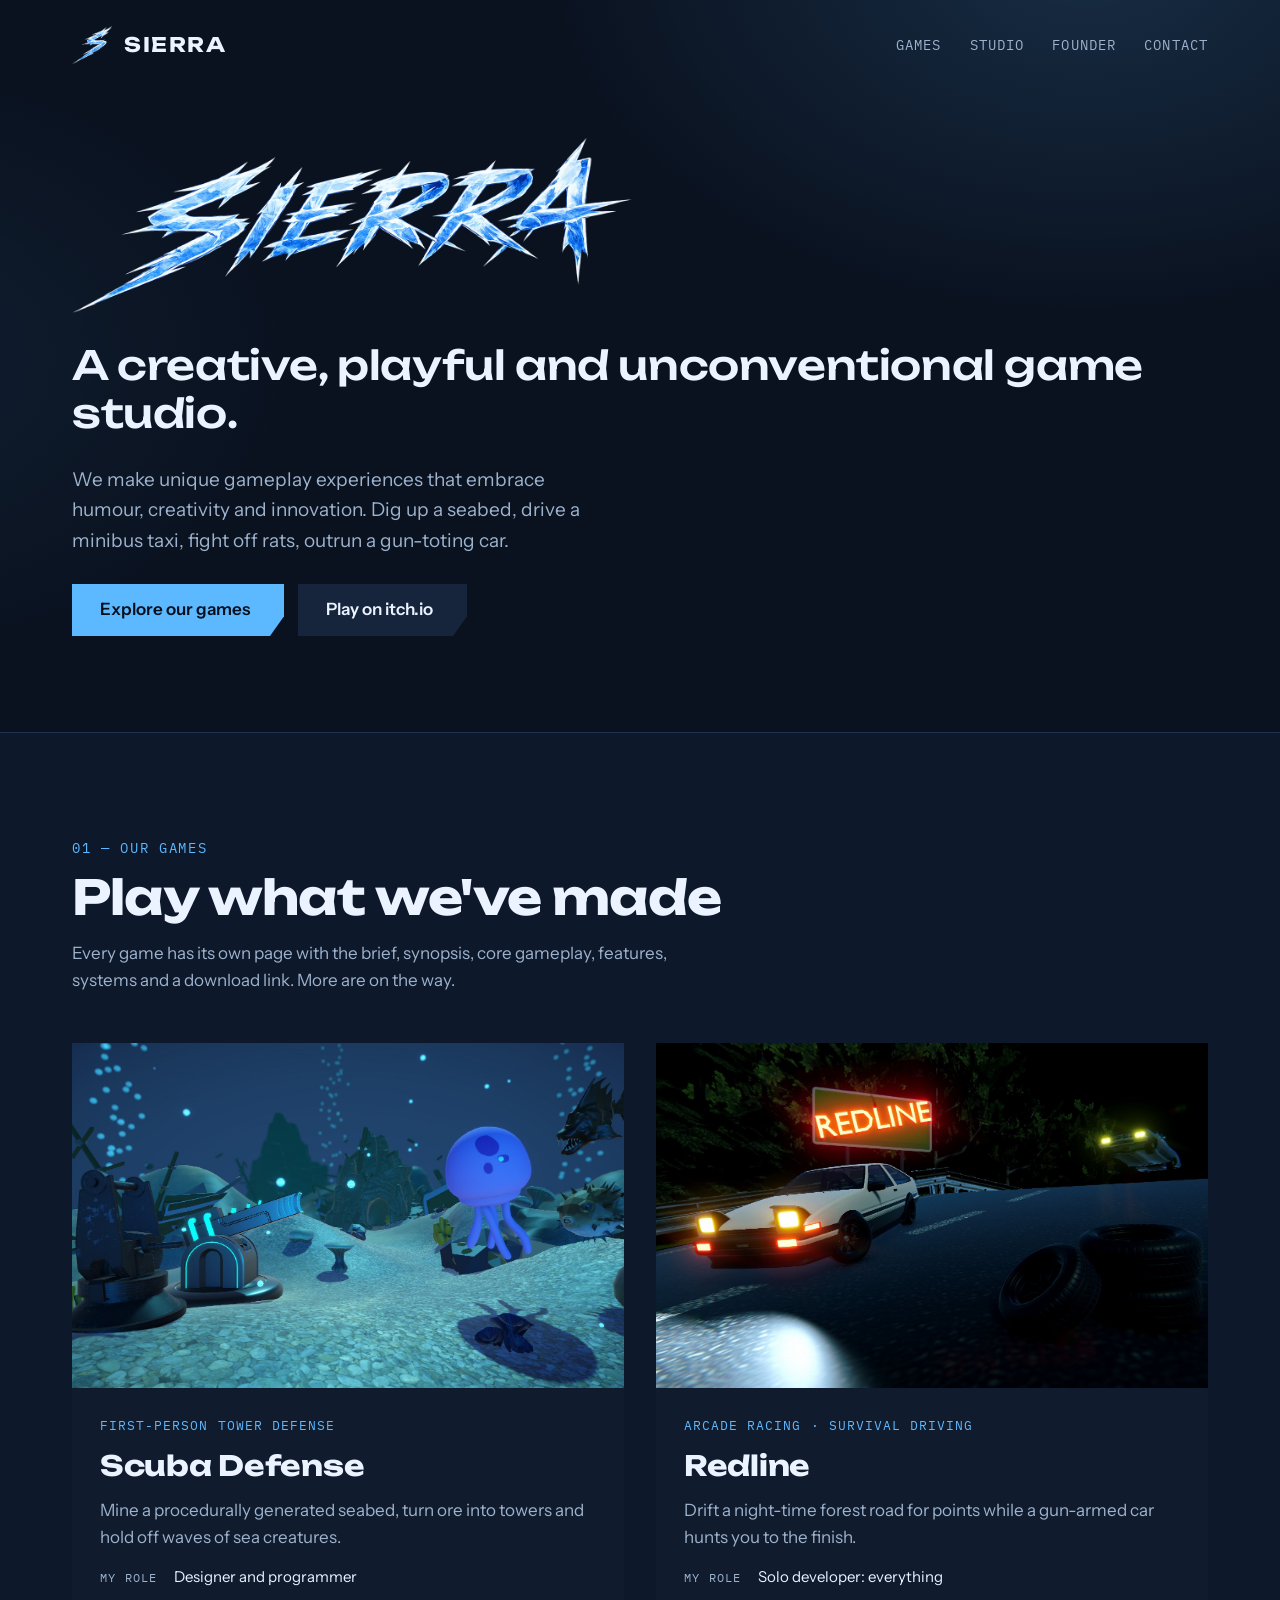
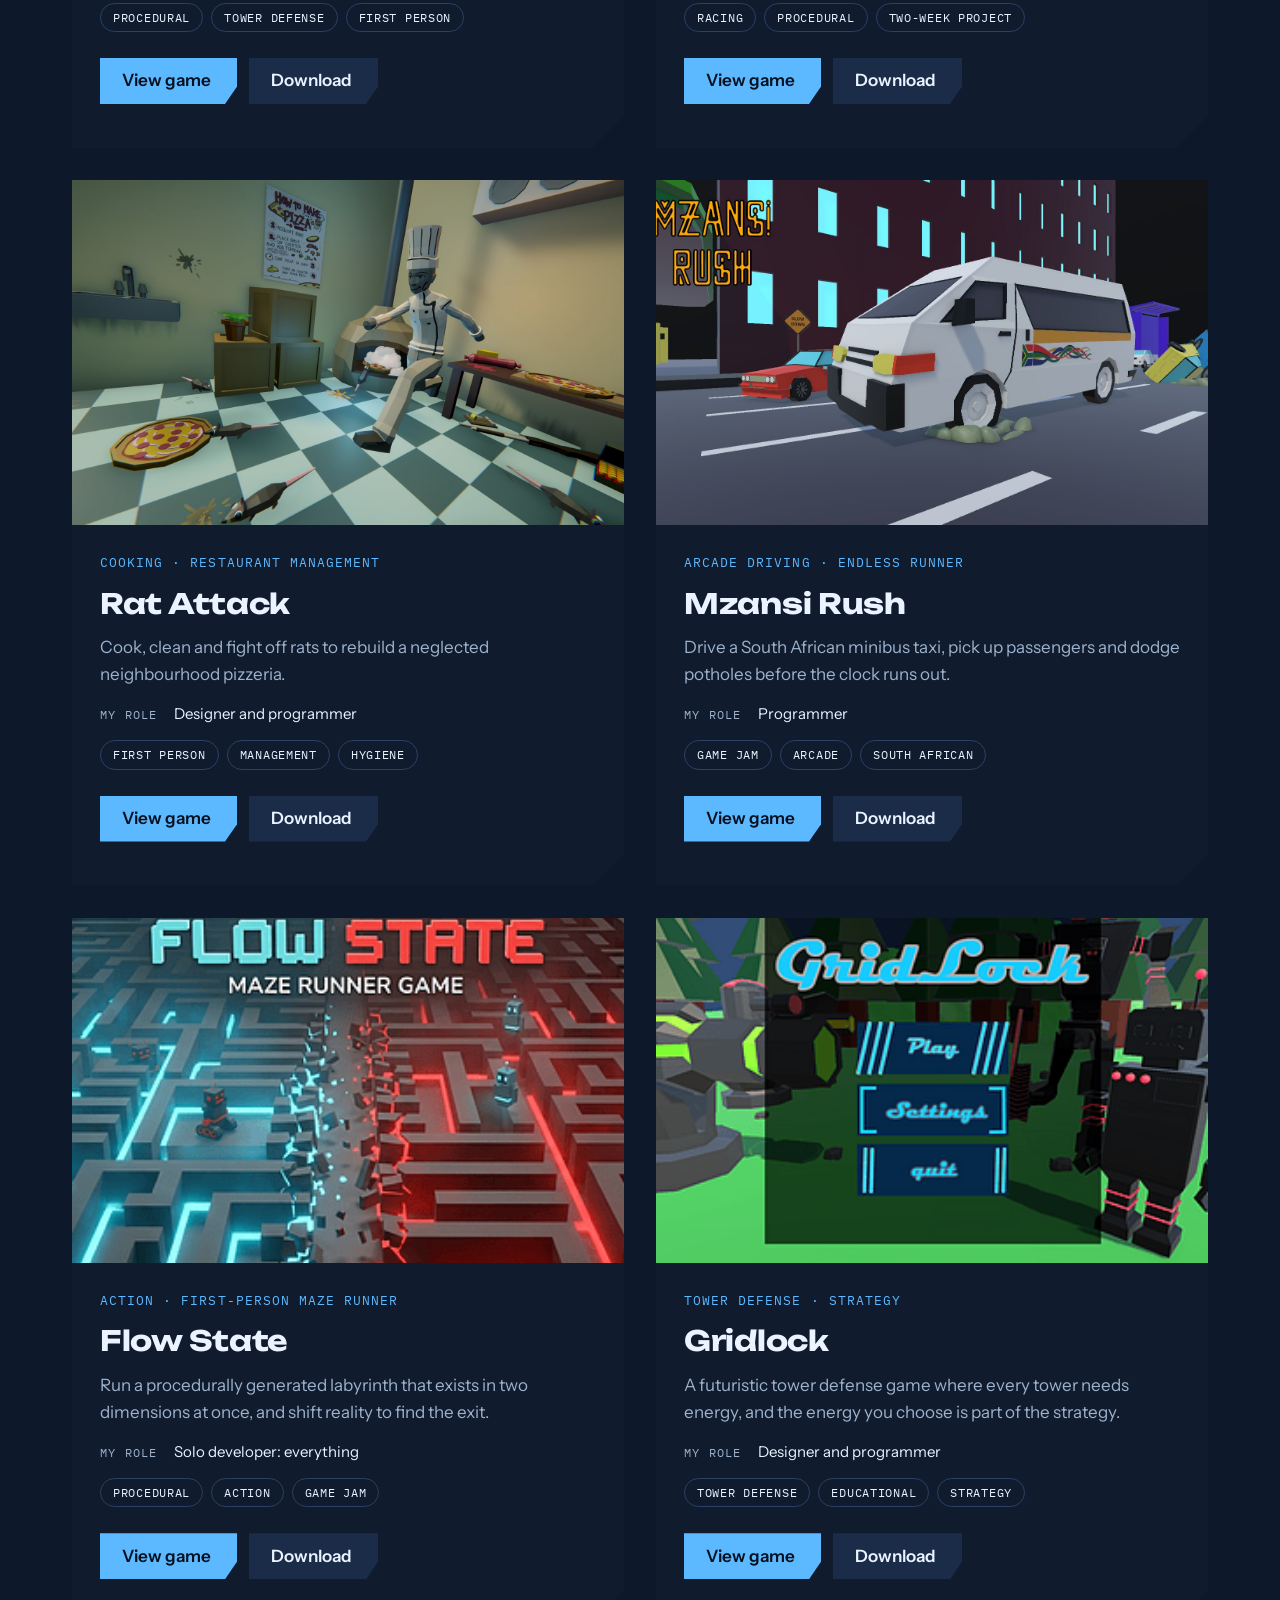
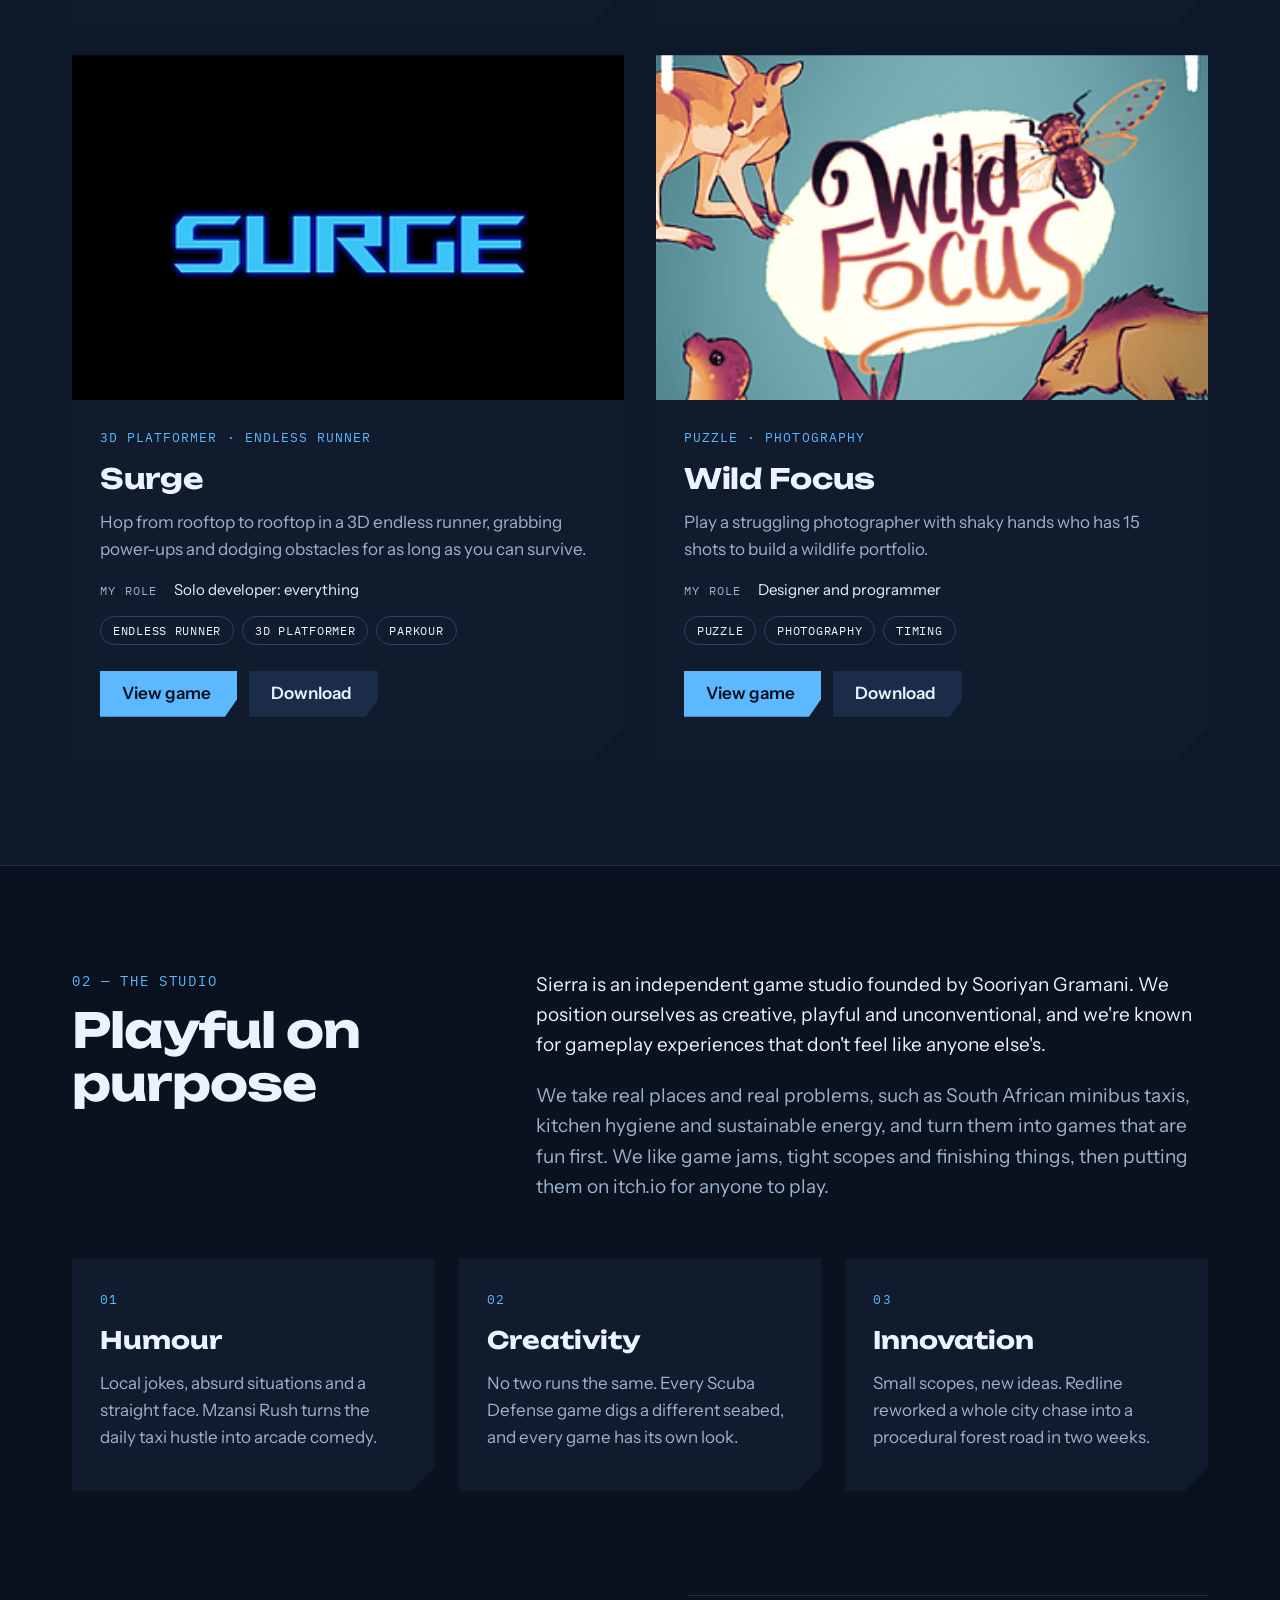
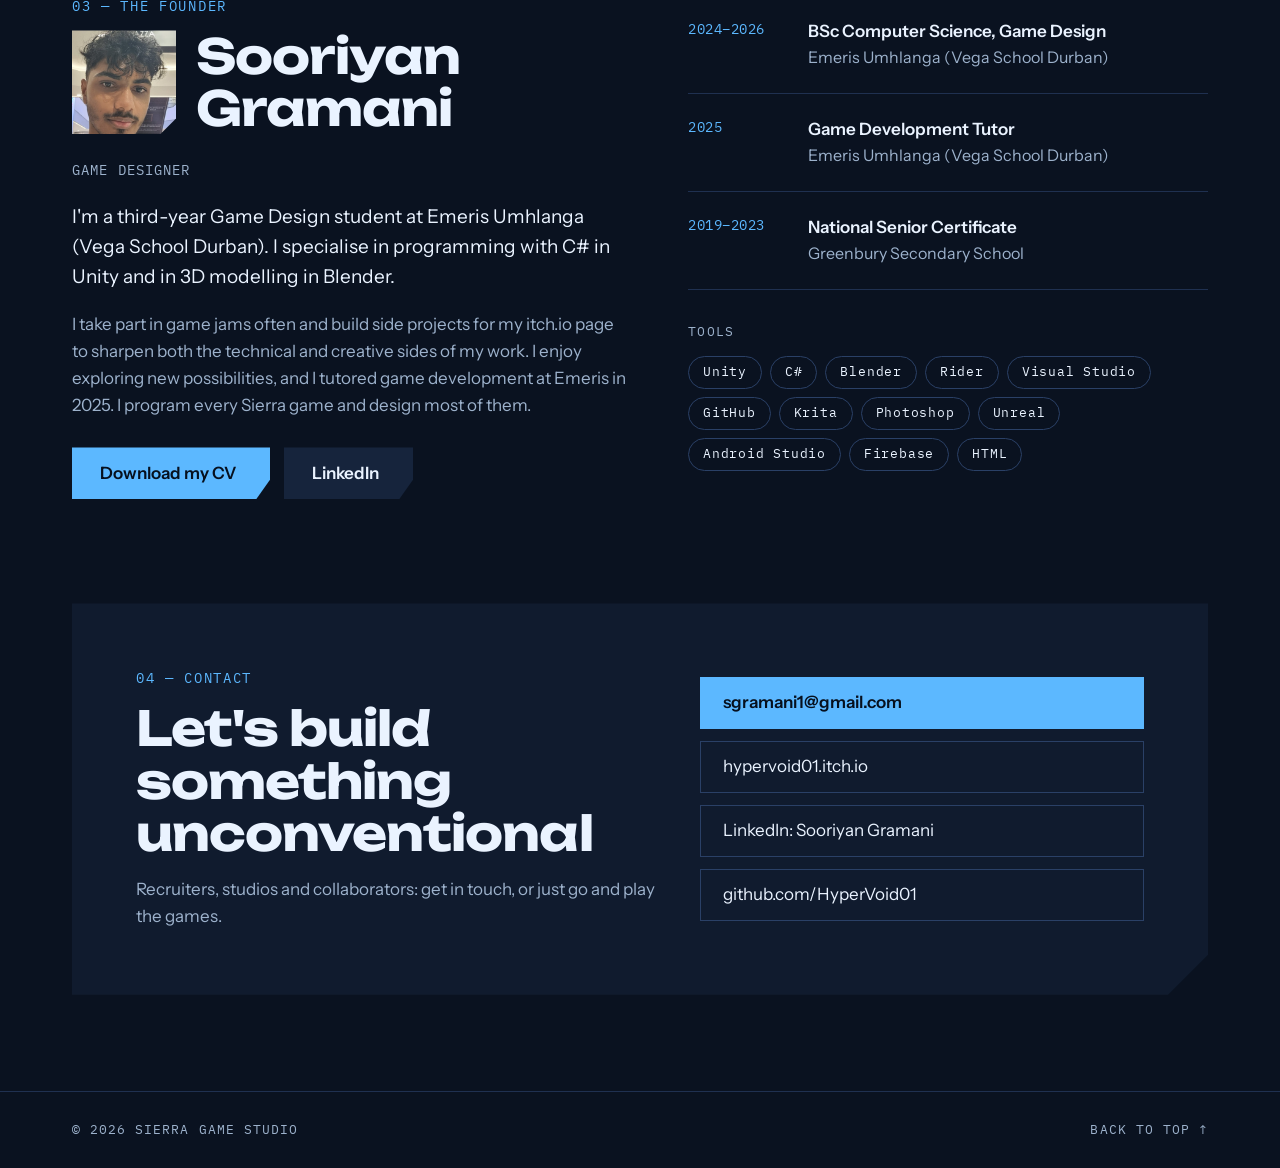
==== game.html @ 56b95927 "Re-Initialize" ====
<!doctype html>
<html lang="en">
<head>
<meta charset="utf-8">
<meta name="viewport" content="width=device-width, initial-scale=1">
<title>Sierra Game Studio</title>
<meta name="description" content="A game by Sierra Game Studio.">
<meta name="theme-color" content="#0A1220">
<link rel="icon" href="assets/brand/icon.png">
<link rel="preconnect" href="https://fonts.googleapis.com">
<link rel="preconnect" href="https://fonts.gstatic.com" crossorigin>
<link href="https://fonts.googleapis.com/css2?family=Unbounded:wght@500;700&family=Instrument+Sans:wght@400;500;600&family=IBM+Plex+Mono:wght@400;500&display=swap" rel="stylesheet">
<link rel="stylesheet" href="css/style.css">
</head>
<body>

<header class="wrap site-header">
  <a class="brand" href="index.html"><img src="assets/brand/icon.png" alt="" width="40" height="38"><span>SIERRA</span></a>
  <a class="crumb" href="index.html#games">← All games</a>
</header>

<main id="game"></main>

<footer class="site-footer">
  <div class="wrap">
    <span>© 2026 Sierra Game Studio</span>
    <a href="index.html">Back to home</a>
  </div>
</footer>

<noscript><p class="wrap muted">This page needs JavaScript. Browse the games on <a href="https://hypervoid01.itch.io/">itch.io</a>.</p></noscript>
<script src="js/data.js"></script>
<script src="js/site.js"></script>
<script>renderGame();</script>
</body>
</html>
---- css/style.css ----
/* Sierra Game Studio — shared styles */
:root {
  --accent: #5CB8FF;
  --bg: #0A1220;
  --surface: #101B2E;
  --surface-2: #0D182B;
  --surface-3: #16243C;
  --border: #1F3050;
  --border-2: #2A4066;
  --text: #EAF3FF;
  --muted: #9DB2CC;
  --ink: #06101E;
  --mono: 'IBM Plex Mono', ui-monospace, monospace;
  --display: 'Unbounded', sans-serif;
  --body: 'Instrument Sans', system-ui, sans-serif;
}

* { box-sizing: border-box; }
html { scroll-behavior: smooth; }
body {
  margin: 0;
  background: radial-gradient(900px 600px at 85% -5%, rgba(92,184,255,0.16), transparent 60%), radial-gradient(700px 500px at -10% 40%, rgba(92,184,255,0.07), transparent 60%), var(--bg);
  background-attachment: fixed;
  color: var(--text);
  font-family: var(--body);
  font-size: 17px;
  line-height: 1.6;
  min-height: 100vh;
}
a { color: inherit; }
img { max-width: 100%; }
:focus-visible { outline: 2px solid var(--accent); outline-offset: 3px; }

.wrap { max-width: 1200px; margin: 0 auto; padding-left: 32px; padding-right: 32px; }
.eyebrow { font-family: var(--mono); font-size: 14px; text-transform: uppercase; letter-spacing: 0.12em; color: var(--accent); }
.mono-label { font-family: var(--mono); font-size: 12px; text-transform: uppercase; letter-spacing: 0.1em; color: var(--muted); }
.muted { color: var(--muted); }
h1, h2, h3 { font-family: var(--display); font-weight: 700; margin: 0; }
h2.section { margin: 12px 0 40px; font-size: clamp(28px, 4vw, 44px); line-height: 1.1; letter-spacing: -0.02em; }
h2.big { margin: 12px 0 0; font-size: clamp(30px, 4vw, 48px); line-height: 1.1; letter-spacing: -0.02em; }
h2.sub { margin: 12px 0 20px; font-size: 30px; line-height: 1.15; letter-spacing: -0.015em; }

/* Buttons */
.btn { display: inline-flex; align-items: center; min-height: 52px; padding: 0 34px 0 28px; font-weight: 600; text-decoration: none; background: var(--surface-3); color: var(--text); clip-path: polygon(0 0, 100% 0, 100% 62%, calc(100% - 14px) 100%, 0 100%); }
.btn.primary { background: var(--accent); color: var(--ink); }
.btn.sm { min-height: 46px; padding: 0 26px 0 22px; clip-path: polygon(0 0, 100% 0, 100% 62%, calc(100% - 12px) 100%, 0 100%); }
.btn.alt { background: #1B2C48; }
.btn.lg { min-height: 54px; padding: 0 36px 0 30px; }
.btn:hover { filter: brightness(1.12); }
.btn-row { display: flex; flex-wrap: wrap; gap: 14px; }

/* Header / footer */
.site-header { display: flex; flex-wrap: wrap; align-items: center; justify-content: space-between; gap: 16px; padding-top: 24px; padding-bottom: 24px; }
.brand { display: flex; align-items: center; gap: 12px; text-decoration: none; }
.brand span { font-family: var(--display); font-weight: 700; font-size: 20px; letter-spacing: 0.08em; }
.site-nav { display: flex; flex-wrap: wrap; gap: 6px 28px; font-family: var(--mono); font-size: 14px; text-transform: uppercase; letter-spacing: 0.08em; }
.site-nav a { text-decoration: none; color: var(--muted); padding: 10px 0; }
.site-nav a:hover { color: var(--text); }
.site-footer { border-top: 1px solid var(--border); }
.site-footer .wrap { padding-top: 28px; padding-bottom: 28px; display: flex; flex-wrap: wrap; justify-content: space-between; gap: 12px; font-family: var(--mono); font-size: 13px; text-transform: uppercase; letter-spacing: 0.08em; color: var(--muted); }
.site-footer a { text-decoration: none; }

/* Hero */
.hero { padding-top: 48px; padding-bottom: 96px; display: flex; flex-wrap: wrap; gap: 56px; align-items: center; }
.hero-copy { flex: 1 1 480px; min-width: 0; display: flex; flex-direction: column; gap: 28px; }
.hero-copy img { display: block; width: min(100%, 560px); height: auto; }
.hero h1 { font-weight: 500; font-size: clamp(26px, 3.2vw, 40px); line-height: 1.2; letter-spacing: -0.01em; }
.hero p { margin: 0; max-width: 540px; color: var(--muted); font-size: 19px; }

/* Games */
.games-band { background: var(--surface-2); border-top: 1px solid var(--border); border-bottom: 1px solid var(--border); }
.games-band .wrap { padding-top: 104px; padding-bottom: 104px; }
.games-intro { margin: 16px 0 48px; max-width: 620px; color: var(--muted); }
.card-grid { display: grid; grid-template-columns: repeat(auto-fill, minmax(min(100%, 520px), 1fr)); gap: 32px; }
.card { background: var(--surface); display: flex; flex-direction: column; clip-path: polygon(0 0, 100% 0, 100% calc(100% - 32px), calc(100% - 32px) 100%, 0 100%); }
.card > a.cover { display: block; }
.card img { display: block; width: 100%; aspect-ratio: 16/10; object-fit: cover; object-position: center 30%; }
.card-body { padding: 28px 28px 44px; display: flex; flex-direction: column; gap: 14px; flex: 1; }
.card .genre { font-family: var(--mono); font-size: 13px; text-transform: uppercase; letter-spacing: 0.08em; color: var(--accent); }
.card h3 { font-size: 28px; line-height: 1.15; letter-spacing: -0.01em; }
.card p { margin: 0; color: var(--muted); }
.card .role { font-size: 15px; }
.tags { display: flex; flex-wrap: wrap; gap: 8px; }
.tag { font-family: var(--mono); font-size: 12px; text-transform: uppercase; letter-spacing: 0.06em; border: 1px solid var(--border-2); border-radius: 999px; padding: 4px 12px; }
.tag.plain { font-family: var(--body); font-size: 15px; text-transform: none; letter-spacing: 0; padding: 4px 14px; }
.tag.tool { font-size: 13px; text-transform: none; padding: 5px 14px; }
.card-actions { display: flex; flex-wrap: wrap; gap: 12px; margin-top: auto; padding-top: 12px; }

/* Studio + founder */
.studio { padding-top: 104px; }
.studio-row { display: flex; flex-wrap: wrap; gap: 48px; align-items: flex-start; }
.studio-row > :first-child { flex: 1 1 320px; min-width: 0; }
.studio-row > :last-child { flex: 2 1 480px; min-width: 0; display: flex; flex-direction: column; gap: 20px; font-size: 19px; }
.studio-row p { margin: 0; }
.pillars { display: grid; grid-template-columns: repeat(auto-fit, minmax(min(100%, 300px), 1fr)); gap: 24px; margin-top: 56px; }
.pillar { background: var(--surface); padding: 32px 28px 40px; clip-path: polygon(0 0, 100% 0, 100% calc(100% - 24px), calc(100% - 24px) 100%, 0 100%); }
.pillar .num { font-family: var(--mono); font-size: 13px; color: var(--accent); letter-spacing: 0.1em; }
.pillar h3 { margin: 10px 0; font-size: 24px; }
.pillar p { margin: 0; color: var(--muted); }
.founder { padding-top: 104px; }
.founder-row { display: flex; flex-wrap: wrap; gap: 56px; }
.founder-row > :first-child { flex: 1 1 440px; min-width: 0; }
.founder-row > :last-child { flex: 1 1 400px; min-width: 0; display: flex; flex-direction: column; }
.founder-head { display: flex; align-items: center; gap: 20px; margin: 12px 0 24px; }
.founder-head img { display: block; flex: none; width: 104px; height: 104px; object-fit: cover; object-position: center 30%; clip-path: polygon(0 0, 100% 0, 100% calc(100% - 16px), calc(100% - 16px) 100%, 0 100%); }
.founder-head h2 { font-size: clamp(30px, 4vw, 48px); line-height: 1.1; letter-spacing: -0.02em; }
.job { font-family: var(--mono); font-size: 14px; text-transform: uppercase; letter-spacing: 0.08em; color: var(--muted); margin-bottom: 20px; }
.founder p { margin: 0 0 18px; }
.founder p.lead { font-size: 19px; }
.timeline-row { display: flex; gap: 24px; padding: 22px 0; border-top: 1px solid var(--border); }
.timeline-row .years { flex: 0 0 96px; font-family: var(--mono); font-size: 14px; color: var(--accent); letter-spacing: 0.04em; }
.timeline-row .place { color: var(--muted); font-size: 16px; }
.timeline-end { border-top: 1px solid var(--border); }
.tools { margin-top: 32px; }
.tools .mono-label { font-size: 13px; margin-bottom: 14px; }

/* Contact */
.contact { padding-top: 104px; padding-bottom: 96px; }
.contact-box { background: var(--surface); padding: clamp(28px, 5vw, 64px); display: flex; flex-wrap: wrap; gap: 40px; align-items: center; justify-content: space-between; clip-path: polygon(0 0, 100% 0, 100% calc(100% - 40px), calc(100% - 40px) 100%, 0 100%); }
.contact-box > :first-child { flex: 1 1 380px; min-width: 0; }
.contact-box > :first-child p { margin: 16px 0 0; color: var(--muted); }
.contact-links { flex: 1 1 300px; display: flex; flex-direction: column; gap: 12px; }
.contact-links a { display: flex; align-items: center; min-height: 52px; padding: 0 22px; border: 1px solid var(--border-2); text-decoration: none; }
.contact-links a:first-child { background: var(--accent); color: var(--ink); font-weight: 600; border-color: var(--accent); }

/* Game page */
.crumb { text-decoration: none; font-family: var(--mono); font-size: 14px; text-transform: uppercase; letter-spacing: 0.08em; color: var(--muted); padding: 10px 0; }
.game-title { padding-top: 40px; padding-bottom: 48px; }
.game-title h1 { margin-top: 16px; font-size: clamp(40px, 7vw, 96px); line-height: 1; letter-spacing: -0.03em; }
.game-title .tagline { margin: 24px 0 32px; max-width: 680px; color: var(--muted); font-size: 21px; }
.poster-credits { padding-bottom: 88px; display: flex; flex-wrap: wrap; gap: 48px; align-items: flex-start; }
.poster { flex: 1.4 1 480px; min-width: 0; margin: 0; }
.poster img { display: block; width: 100%; height: auto; clip-path: polygon(0 0, 100% 0, 100% calc(100% - 40px), calc(100% - 40px) 100%, 0 100%); }
.poster figcaption { display: flex; flex-wrap: wrap; justify-content: space-between; gap: 8px 16px; margin-top: 16px; font-family: var(--mono); font-size: 13px; text-transform: uppercase; letter-spacing: 0.08em; color: var(--muted); }
.poster figcaption span:first-child { color: var(--text); }
.credits { flex: 1 1 340px; min-width: 0; }
.credits h2 { margin: 12px 0 24px; font-size: 30px; line-height: 1.15; letter-spacing: -0.015em; }
.credit-list { border-bottom: 1px solid var(--border); }
.credit { padding: 16px 0; border-top: 1px solid var(--border); }
.credit b { display: block; font-size: 18px; }
.credit span { color: var(--muted); font-size: 15px; }
.specs { padding-bottom: 88px; }
.spec-grid { border-top: 1px solid var(--border); display: grid; grid-template-columns: repeat(auto-fit, minmax(min(100%, 220px), 1fr)); }
.spec { padding: 24px 24px 24px 0; border-bottom: 1px solid var(--border); }
.spec div { margin-top: 6px; font-weight: 500; }
.two-col { padding-bottom: 88px; display: flex; flex-wrap: wrap; gap: 56px; }
.two-col > div { flex: 1 1 440px; min-width: 0; }
.two-col p { margin: 0; color: var(--muted); }
.band { background: var(--surface-2); border-top: 1px solid var(--border); border-bottom: 1px solid var(--border); }
.band .wrap { padding-top: 88px; padding-bottom: 88px; display: flex; flex-wrap: wrap; gap: 56px; }
.band .wrap > :first-child { flex: 1 1 320px; min-width: 0; }
.band .wrap > :first-child h2 { margin: 12px 0 16px; font-size: clamp(28px, 4vw, 44px); line-height: 1.1; letter-spacing: -0.02em; }
.band .wrap > :first-child p { margin: 0; color: var(--muted); }
.rows { flex: 2 1 480px; min-width: 0; border-bottom: 1px solid var(--border); }
.row { padding: 18px 0; border-top: 1px solid var(--border); }
.block { padding-top: 88px; }
.tile-grid { display: grid; gap: 20px; }
.tile { background: var(--surface); padding: 24px 24px 32px; clip-path: polygon(0 0, 100% 0, 100% calc(100% - 20px), calc(100% - 20px) 100%, 0 100%); }
.tile .mono-label { color: var(--accent); margin-bottom: 14px; }
.tile.loop .n { font-family: var(--mono); color: var(--accent); font-size: 14px; }
.tile.loop h3 { margin: 8px 0; font-size: 19px; }
.tile.loop p { margin: 0; color: var(--muted); font-size: 16px; }
.tile.system { padding: 28px 28px 36px; clip-path: polygon(0 0, 100% 0, 100% calc(100% - 24px), calc(100% - 24px) 100%, 0 100%); }
.tile.system h3 { margin: 0 0 4px; font-size: 21px; }
.tile.system .mono-label { color: var(--accent); margin-bottom: 14px; }
.tile.system p { margin: 0; color: var(--muted); }
.lede { margin: 0 0 40px; max-width: 720px; color: var(--muted); }
.features { display: flex; flex-wrap: wrap; gap: 56px; }
.features > :first-child { flex: 1 1 320px; min-width: 0; }
.features h2 { margin: 12px 0 0; }
.shots { display: grid; grid-template-columns: repeat(auto-fit, minmax(min(100%, 340px), 1fr)); gap: 20px; }
.shots a { display: block; }
.shots img { display: block; width: 100%; aspect-ratio: 16/9; object-fit: cover; background: #0F1A2D; }
.watch { display: flex; flex-wrap: wrap; gap: 24px; }
.watch > div { flex: 1 1 440px; min-width: 0; background: var(--surface); padding: 28px 28px 40px; clip-path: polygon(0 0, 100% 0, 100% calc(100% - 32px), calc(100% - 32px) 100%, 0 100%); }
.watch h3 { margin: 0 0 16px; font-size: 22px; }
.video-link { aspect-ratio: 16/9; border: 1px solid var(--border-2); background: repeating-linear-gradient(135deg, #0F1A2D 0 14px, #13213A 14px 28px); display: flex; flex-direction: column; gap: 14px; align-items: center; justify-content: center; text-decoration: none; }
.video-link .play { width: 64px; height: 64px; border-radius: 50%; background: var(--accent); display: flex; align-items: center; justify-content: center; }
.video-link .mono-label { color: var(--text); }
.qr-row { display: flex; flex-wrap: wrap; gap: 20px; align-items: center; }
.qr-row.top { margin-top: 24px; }
.qr-row img { display: block; image-rendering: pixelated; background: #fff; }
.qr-row .info { flex: 1 1 180px; min-width: 0; }
.qr-row .info a.link, .qr-row .info .link { display: block; margin: 4px 0 20px; word-break: break-all; }
.qr-row .info a.link.accent { color: var(--accent); margin-bottom: 0; }
.watch p { margin: 0 0 24px; color: var(--muted); }
.more { padding-top: 88px; padding-bottom: 96px; }
.more h2 { margin-bottom: 32px; }
.more-grid { display: grid; grid-template-columns: repeat(auto-fit, minmax(min(100%, 280px), 1fr)); gap: 20px; }
.more-card { display: block; text-decoration: none; background: var(--surface); clip-path: polygon(0 0, 100% 0, 100% calc(100% - 20px), calc(100% - 20px) 100%, 0 100%); }
.more-card img { display: block; width: 100%; aspect-ratio: 16/10; object-fit: cover; object-position: center 30%; }
.more-card .info { padding: 18px 20px 28px; }
.more-card .name { font-family: var(--display); font-weight: 700; font-size: 20px; margin-top: 4px; }

@media (max-width: 600px) {
  .wrap { padding-left: 16px; padding-right: 16px; }
  body { font-size: 16px; }
}
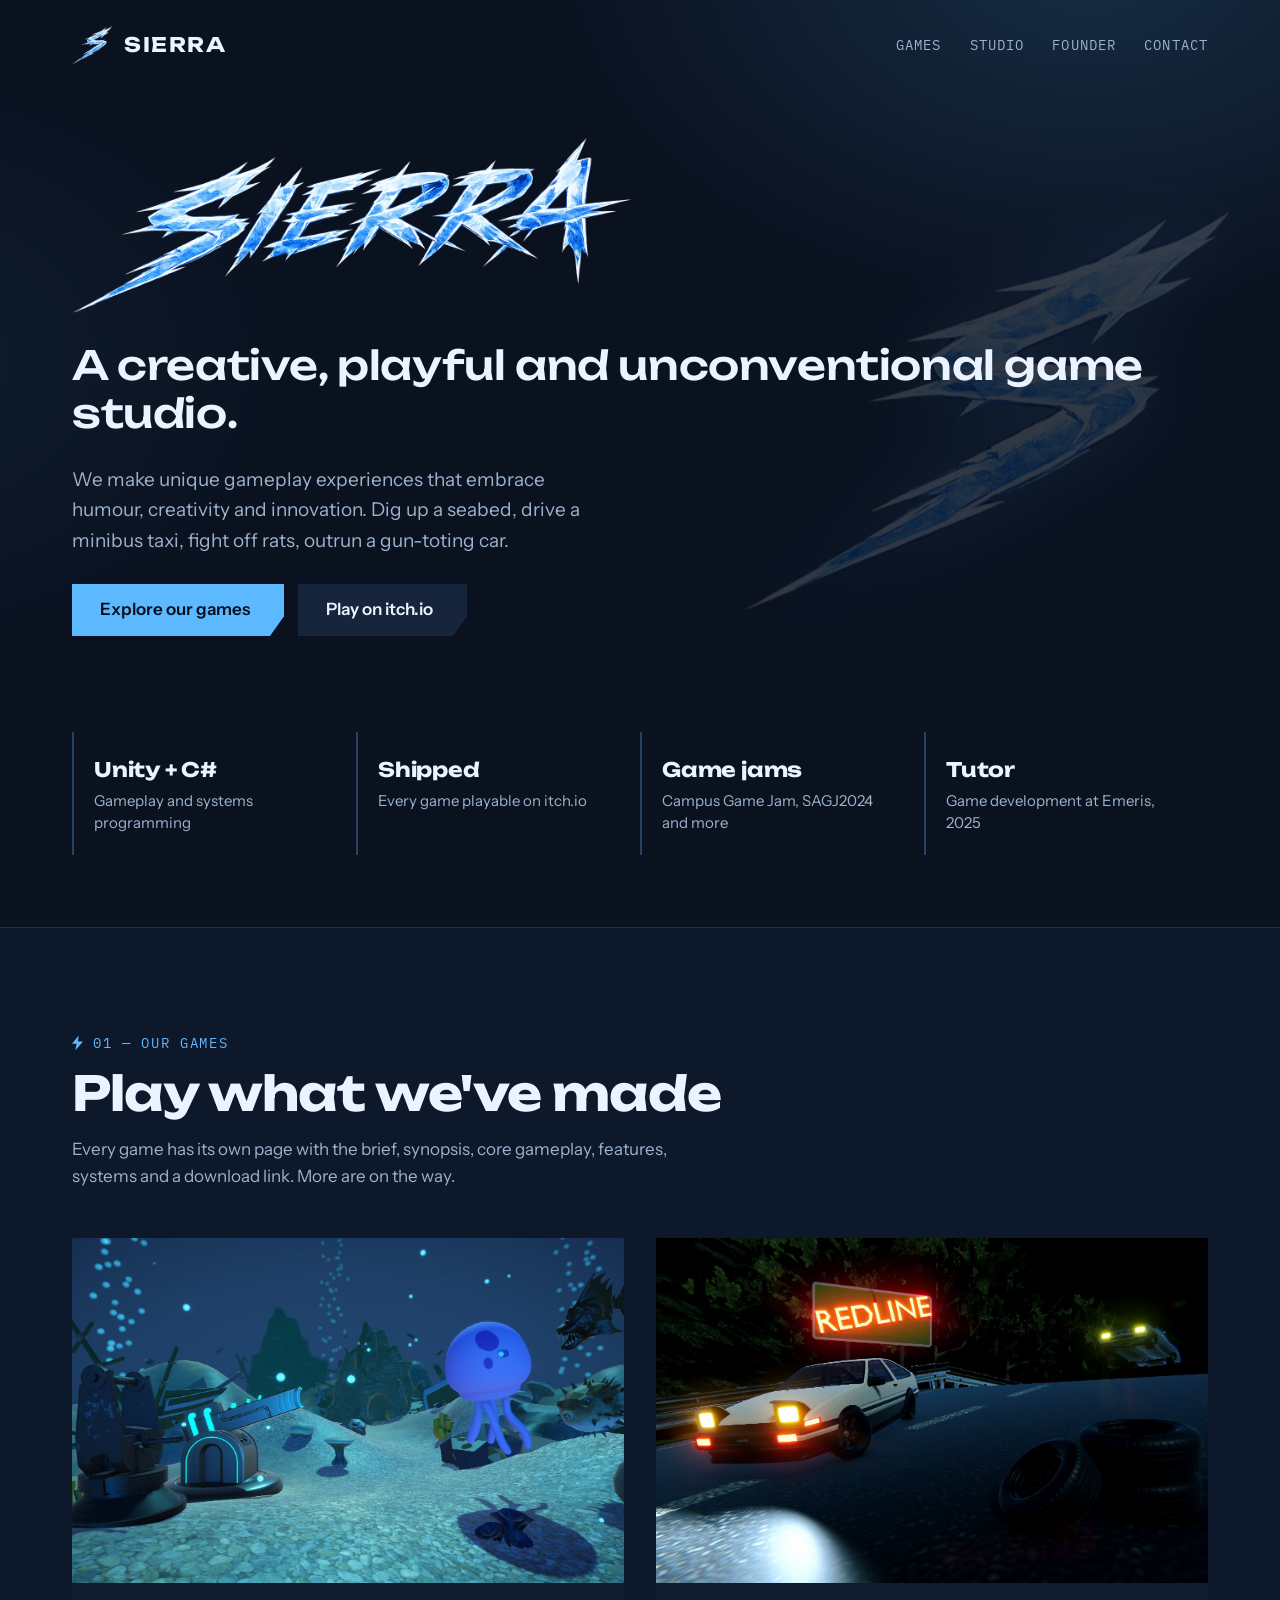
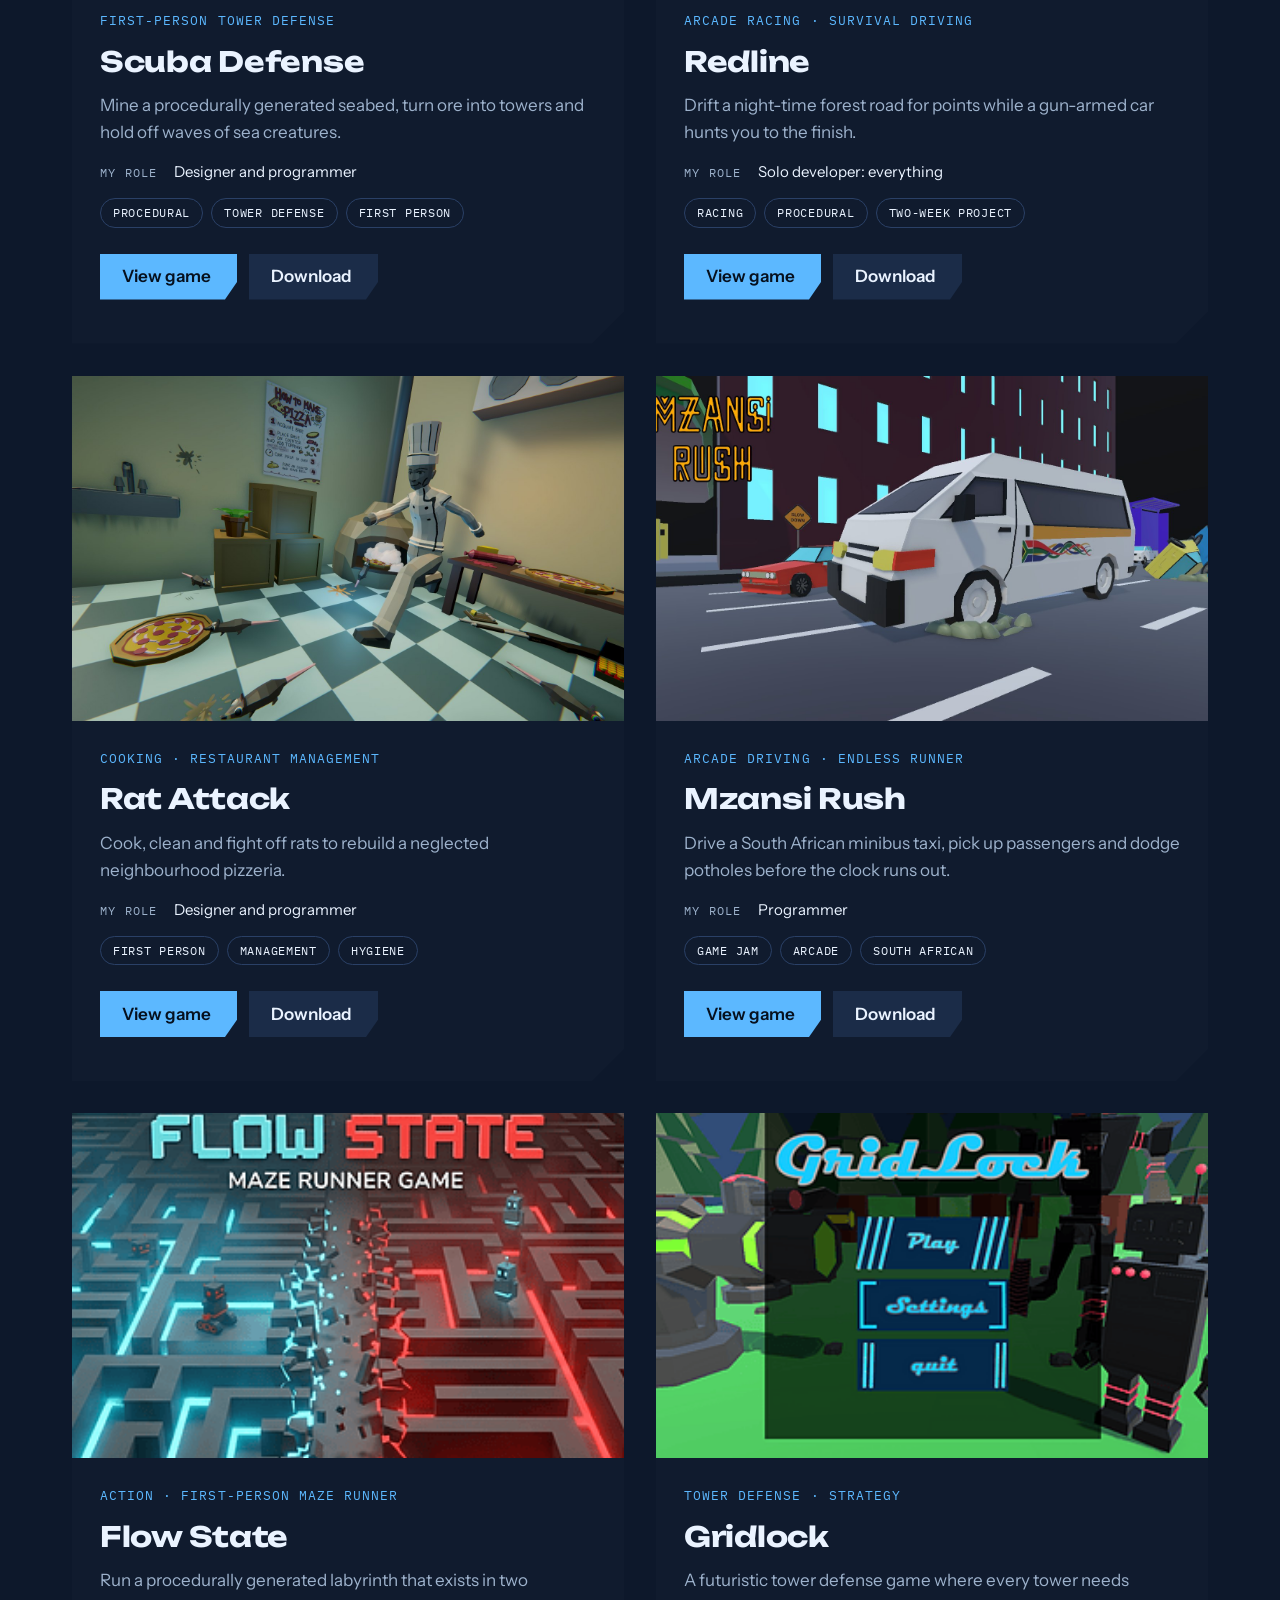
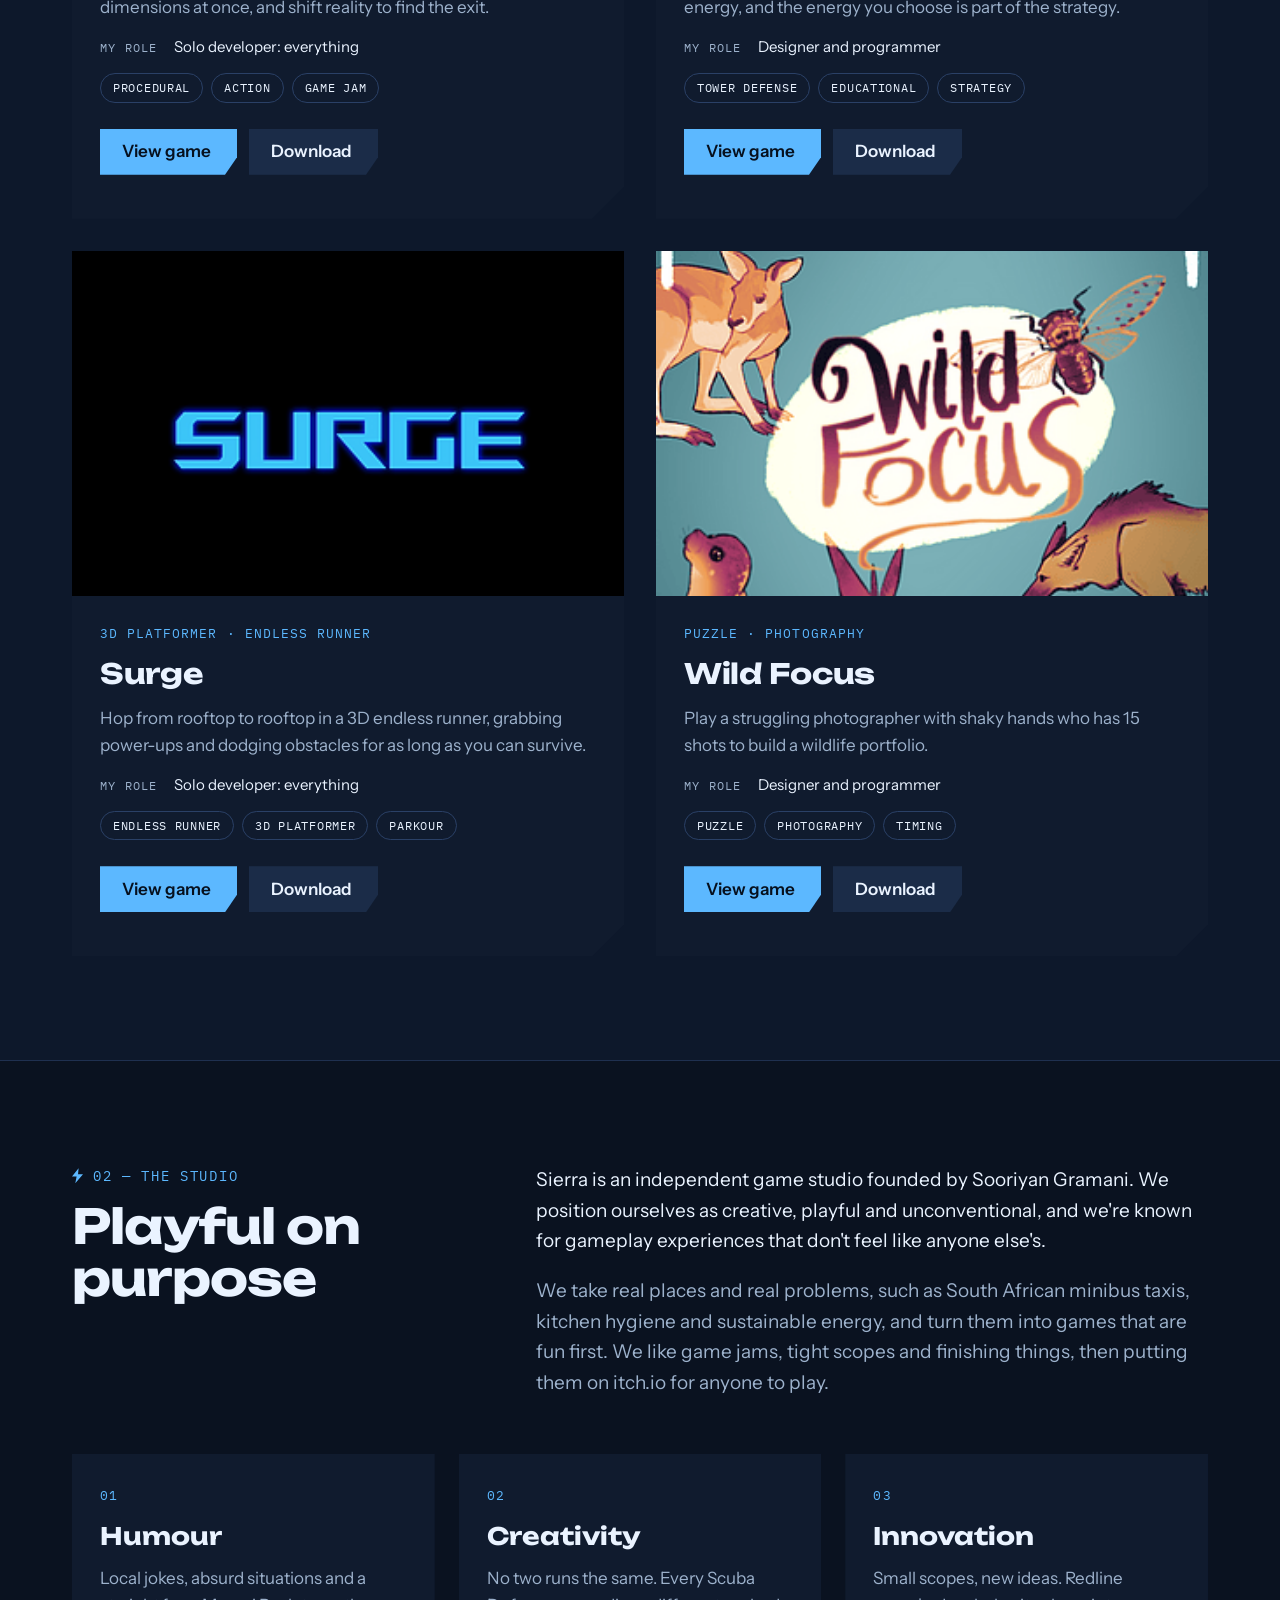
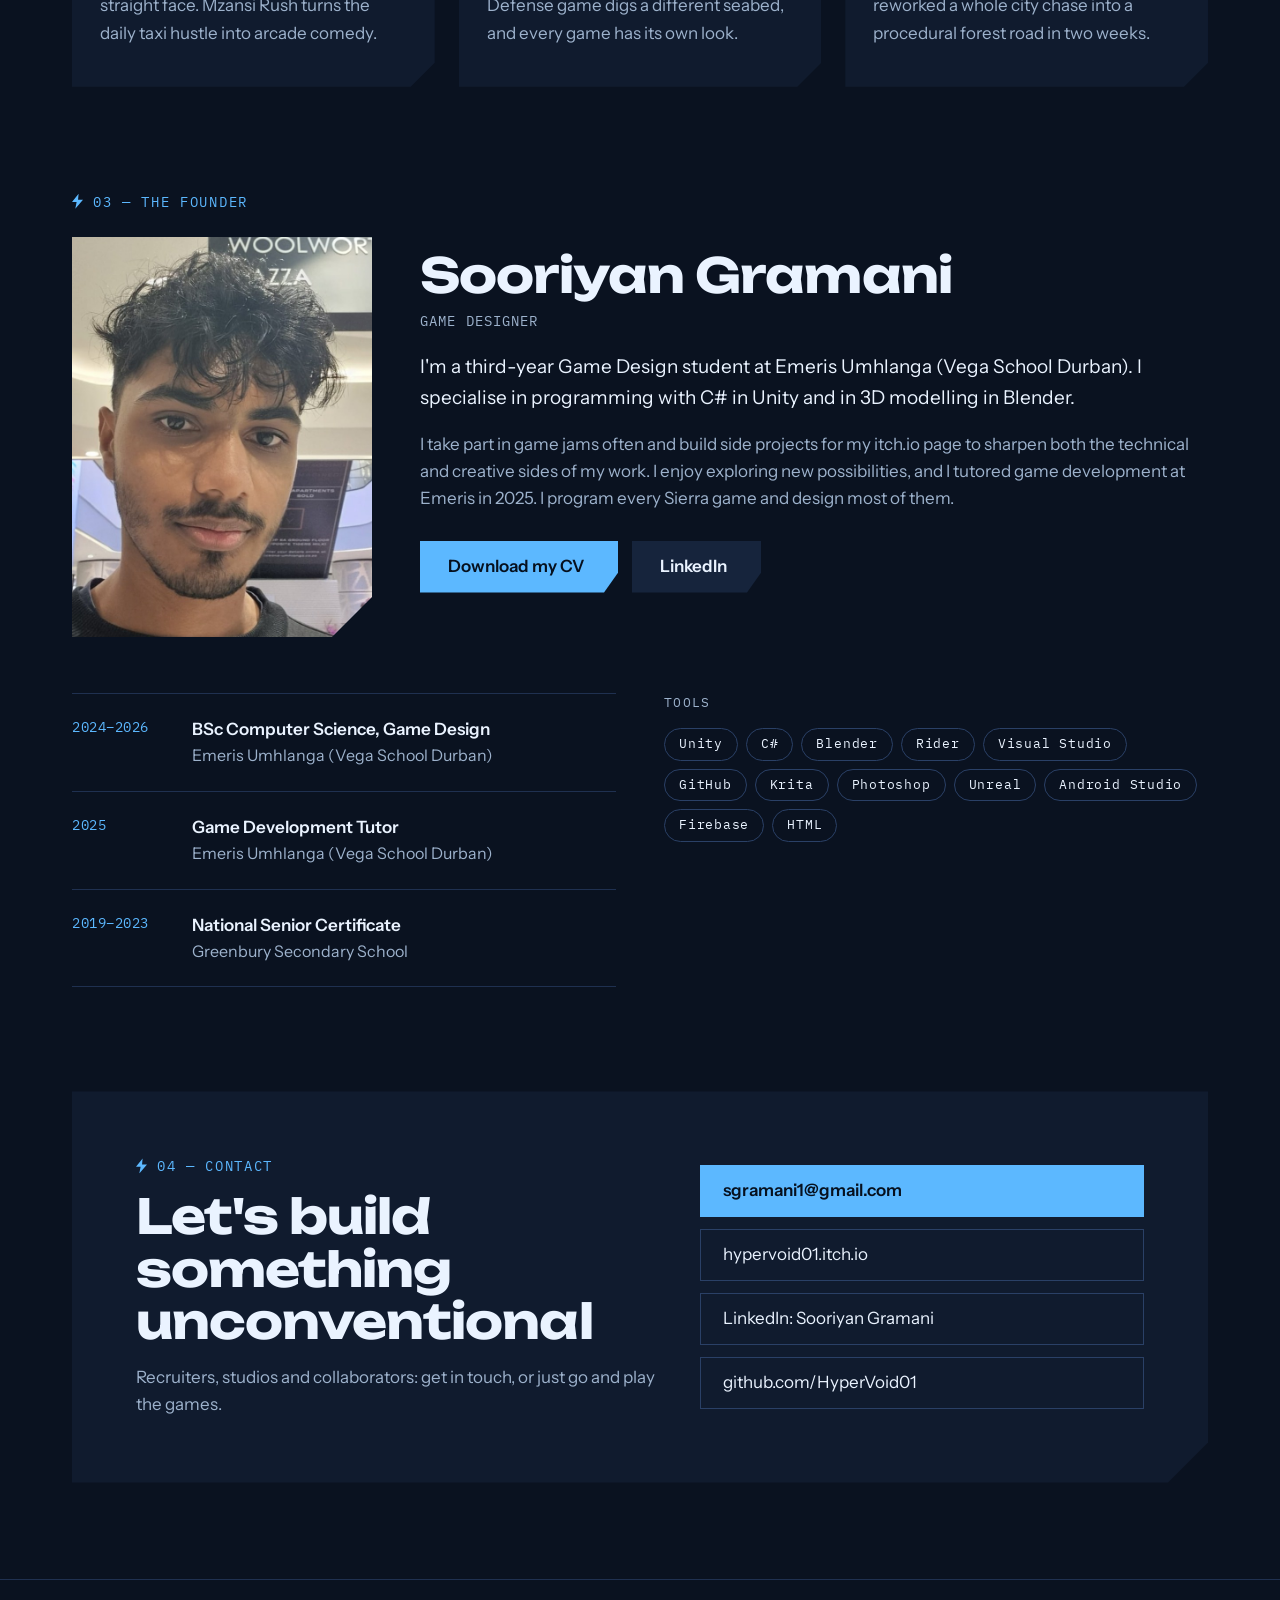
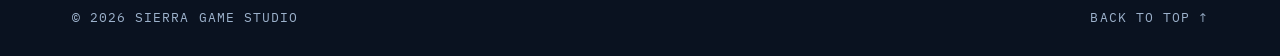
==== commit b3b0c4d5: "." ====
--- a/game.html
+++ b/game.html
@@ -10,6 +10,7 @@
 <link rel="preconnect" href="https://fonts.googleapis.com">
 <link rel="preconnect" href="https://fonts.gstatic.com" crossorigin>
 <link href="https://fonts.googleapis.com/css2?family=Unbounded:wght@500;700&family=Instrument+Sans:wght@400;500;600&family=IBM+Plex+Mono:wght@400;500&display=swap" rel="stylesheet">
+<script>document.documentElement.classList.add("js")</script>
 <link rel="stylesheet" href="css/style.css">
 </head>
 <body>
--- a/css/style.css
+++ b/css/style.css
@@ -196,3 +196,89 @@
   .wrap { padding-left: 16px; padding-right: 16px; }
   body { font-size: 16px; }
 }
+
+/* ===== Polish: Sierra lightning, motion, lightbox, video ===== */
+.eyebrow::before { content: ''; display: inline-block; width: 11px; height: 15px; margin-right: 10px; vertical-align: -2px; background: var(--accent); clip-path: polygon(60% 0, 0 56%, 42% 56%, 30% 100%, 100% 40%, 55% 40%); filter: drop-shadow(0 0 6px var(--accent)); }
+
+/* Hero bolt */
+.hero { position: relative; }
+.hero-bolt { position: absolute; right: 2%; top: 50%; width: min(46vw, 460px); height: auto; transform: translateY(-50%) rotate(4deg); opacity: 0.16; pointer-events: none; filter: drop-shadow(0 0 40px rgba(92,184,255,0.55)); animation: boltPulse 5s ease-in-out infinite; z-index: 0; }
+.hero-copy { position: relative; z-index: 1; }
+@keyframes boltPulse { 0%, 100% { opacity: 0.12; } 45% { opacity: 0.2; } 50% { opacity: 0.34; } 55% { opacity: 0.18; } }
+.brand img { transition: filter 0.2s; }
+.brand:hover img { filter: drop-shadow(0 0 8px var(--accent)); }
+
+/* Buttons: lightning sweep + lift */
+.btn { transition: transform 0.18s, filter 0.18s; }
+.btn:hover { transform: translateY(-2px); }
+.btn.primary { background-image: linear-gradient(110deg, transparent 38%, rgba(255,255,255,0.55) 50%, transparent 62%); background-size: 260% 100%; background-position: 130% 0; background-repeat: no-repeat; transition: background-position 0.55s, transform 0.18s, filter 0.18s; }
+.btn.primary:hover { background-position: -30% 0; }
+
+/* Proof strip */
+.proof { display: grid; grid-template-columns: repeat(auto-fit, minmax(min(100%, 230px), 1fr)); gap: 0; padding-bottom: 72px; }
+.proof-item { padding: 22px 24px 22px 20px; border-left: 2px solid var(--border-2); }
+.proof-item b { display: block; font-family: var(--display); font-size: 20px; letter-spacing: -0.01em; }
+.proof-item span { display: block; margin-top: 4px; color: var(--muted); font-size: 15px; line-height: 1.45; }
+.proof-item:hover { border-left-color: var(--accent); }
+
+/* Cards */
+.card { position: relative; transition: transform 0.25s, background 0.25s; }
+.card::before { content: ''; position: absolute; left: 0; top: 0; height: 3px; width: 100%; background: var(--accent); transform: scaleX(0); transform-origin: left; transition: transform 0.35s; z-index: 2; }
+.card:hover { transform: translateY(-6px); background: #12213a; }
+.card:hover::before { transform: scaleX(1); }
+.card > a.cover { overflow: hidden; }
+.card > a.cover img { transition: transform 0.5s; }
+.card:hover > a.cover img { transform: scale(1.05); }
+.more-card { transition: transform 0.25s; }
+.more-card:hover { transform: translateY(-4px); }
+.more-card img { transition: transform 0.5s; }
+.tag { transition: border-color 0.2s, color 0.2s; }
+.tag:hover { border-color: var(--accent); color: var(--accent); }
+.pillar, .tile { transition: transform 0.25s; }
+.pillar:hover, .tile:hover { transform: translateY(-4px); }
+
+/* Founder portrait */
+.founder-top { display: flex; flex-wrap: wrap; gap: 48px; margin: 24px 0 56px; align-items: flex-start; }
+.portrait { display: block; flex: none; width: 300px; max-width: 100%; height: auto; aspect-ratio: 3/4; object-fit: cover; object-position: center 20%; clip-path: polygon(0 0, 100% 0, 100% calc(100% - 40px), calc(100% - 40px) 100%, 0 100%); }
+.founder-copy { flex: 1 1 420px; min-width: 0; }
+.founder-bottom { display: grid; grid-template-columns: repeat(auto-fit, minmax(min(100%, 380px), 1fr)); gap: 48px; align-items: start; }
+.founder-bottom .tools { margin-top: 0; }
+
+/* Scroll reveal */
+.js .reveal { opacity: 0; transform: translateY(26px); transition: opacity 0.7s ease, transform 0.7s ease; }
+.js .reveal.in { opacity: 1; transform: none; }
+
+/* Lightbox */
+.shots a { position: relative; cursor: zoom-in; overflow: hidden; }
+.shots img { transition: transform 0.5s; }
+.shots a:hover img { transform: scale(1.04); }
+.lb { position: fixed; inset: 0; z-index: 100; background: rgba(5,10,18,0.94); display: none; align-items: center; justify-content: center; flex-direction: column; padding: 56px 16px 24px; }
+.lb.open { display: flex; }
+.lb img { max-width: min(100%, 1400px); max-height: calc(100vh - 150px); object-fit: contain; display: block; }
+.lb .cap { margin-top: 14px; max-width: 900px; text-align: center; color: var(--muted); font-size: 15px; }
+.lb .count { font-family: var(--mono); font-size: 12px; letter-spacing: 0.1em; color: var(--accent); margin-top: 6px; }
+.lb button { position: absolute; background: var(--surface-3); border: 1px solid var(--border-2); color: var(--text); width: 48px; height: 48px; font-size: 22px; cursor: pointer; display: flex; align-items: center; justify-content: center; }
+.lb button:hover { background: var(--accent); color: var(--ink); }
+.lb .x { top: 12px; right: 12px; }
+.lb .prev { left: 12px; top: 50%; transform: translateY(-50%); }
+.lb .next { right: 12px; top: 50%; transform: translateY(-50%); }
+
+/* Embedded demo video */
+.video-embed { position: relative; display: block; width: 100%; padding: 0; border: 1px solid var(--border-2); background: #0F1A2D; aspect-ratio: 16/9; cursor: pointer; overflow: hidden; }
+.video-embed img { position: absolute; inset: 0; width: 100%; height: 100%; object-fit: cover; opacity: 0.85; transition: transform 0.5s, opacity 0.3s; }
+.video-embed:hover img { transform: scale(1.04); opacity: 1; }
+.video-embed .play { position: absolute; left: 50%; top: 50%; width: 72px; height: 72px; margin: -36px 0 0 -36px; border-radius: 50%; background: var(--accent); display: flex; align-items: center; justify-content: center; box-shadow: 0 0 0 8px rgba(92,184,255,0.25); transition: transform 0.2s; }
+.video-embed:hover .play { transform: scale(1.1); }
+.video-embed iframe { position: absolute; inset: 0; width: 100%; height: 100%; border: 0; }
+.video-note { margin: 12px 0 0; font-size: 14px; color: var(--muted); }
+
+@media (prefers-reduced-motion: reduce) {
+  html { scroll-behavior: auto; }
+  *, *::before, *::after { animation: none !important; transition: none !important; }
+  .js .reveal { opacity: 1; transform: none; }
+}
+@media (max-width: 600px) {
+  .hero-bolt { opacity: 0.1; right: -20%; }
+  .founder-top { gap: 28px; }
+  .portrait { width: 220px; }
+}
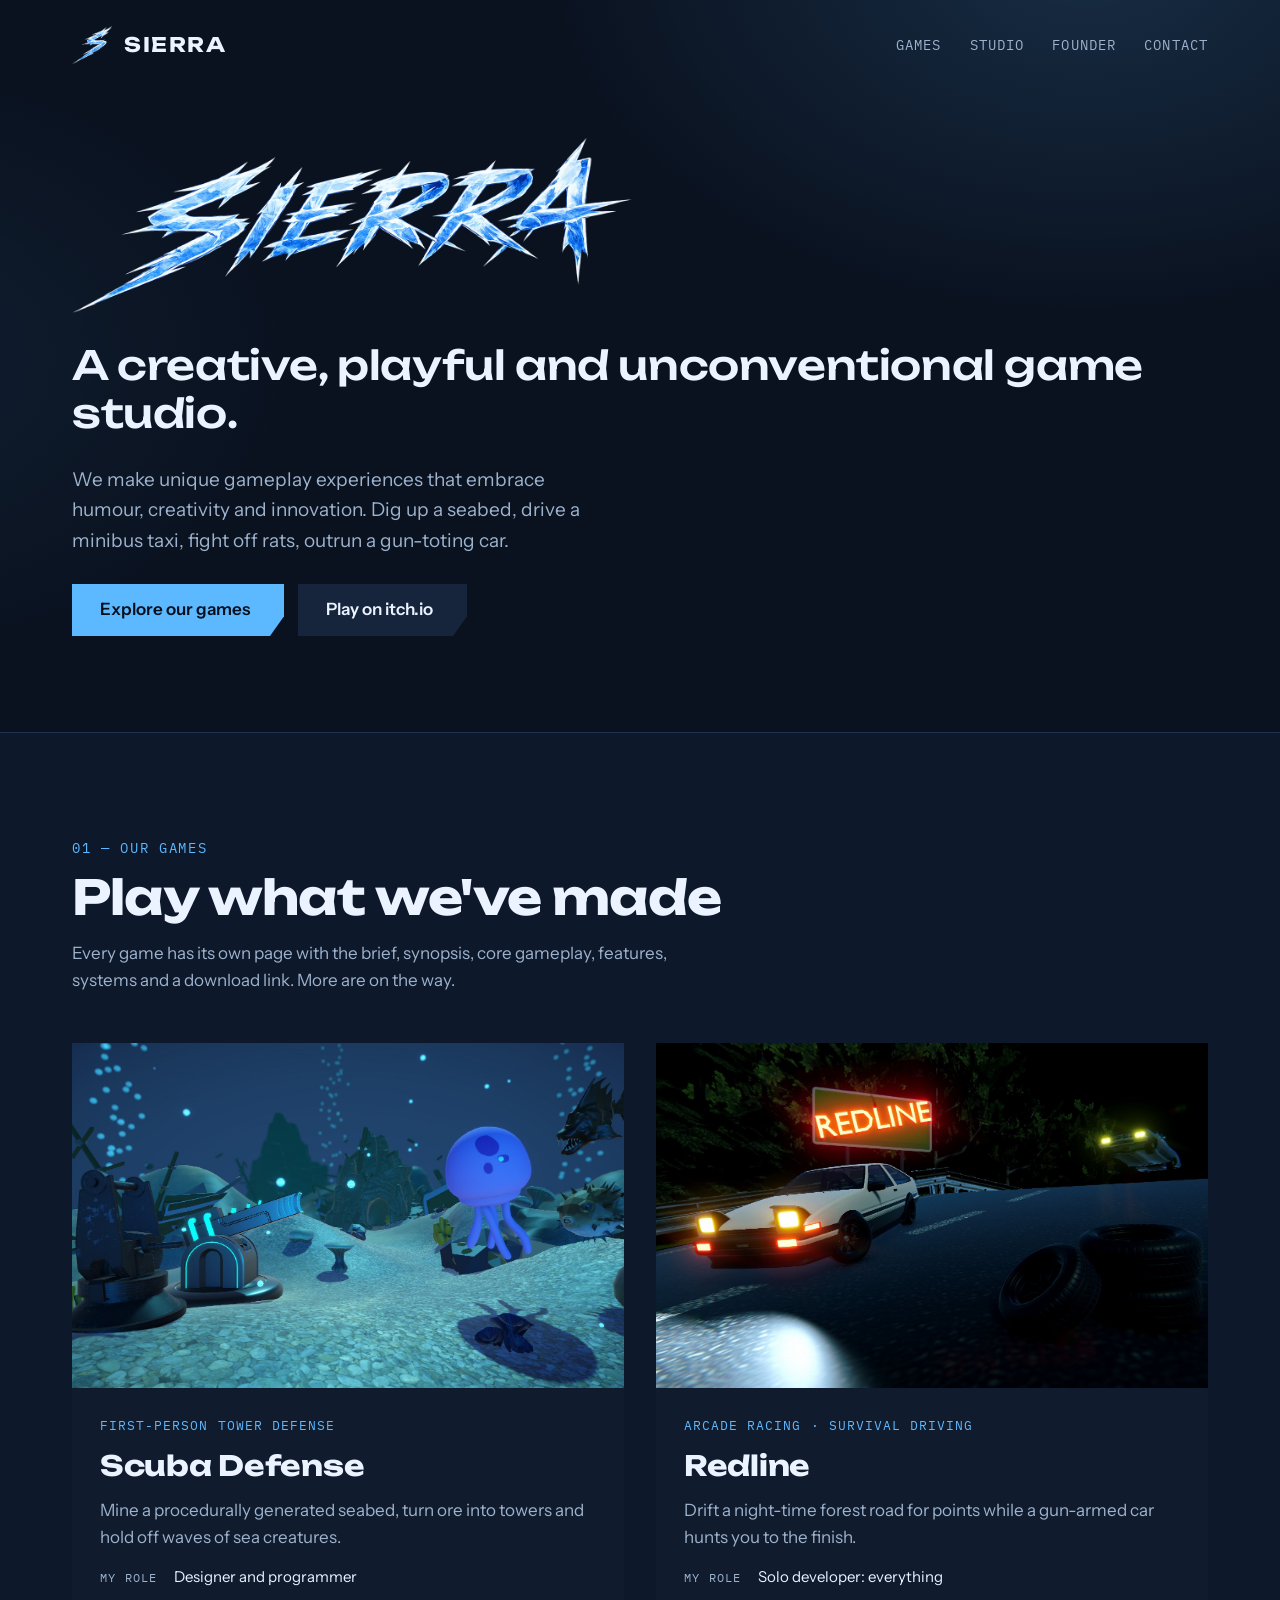
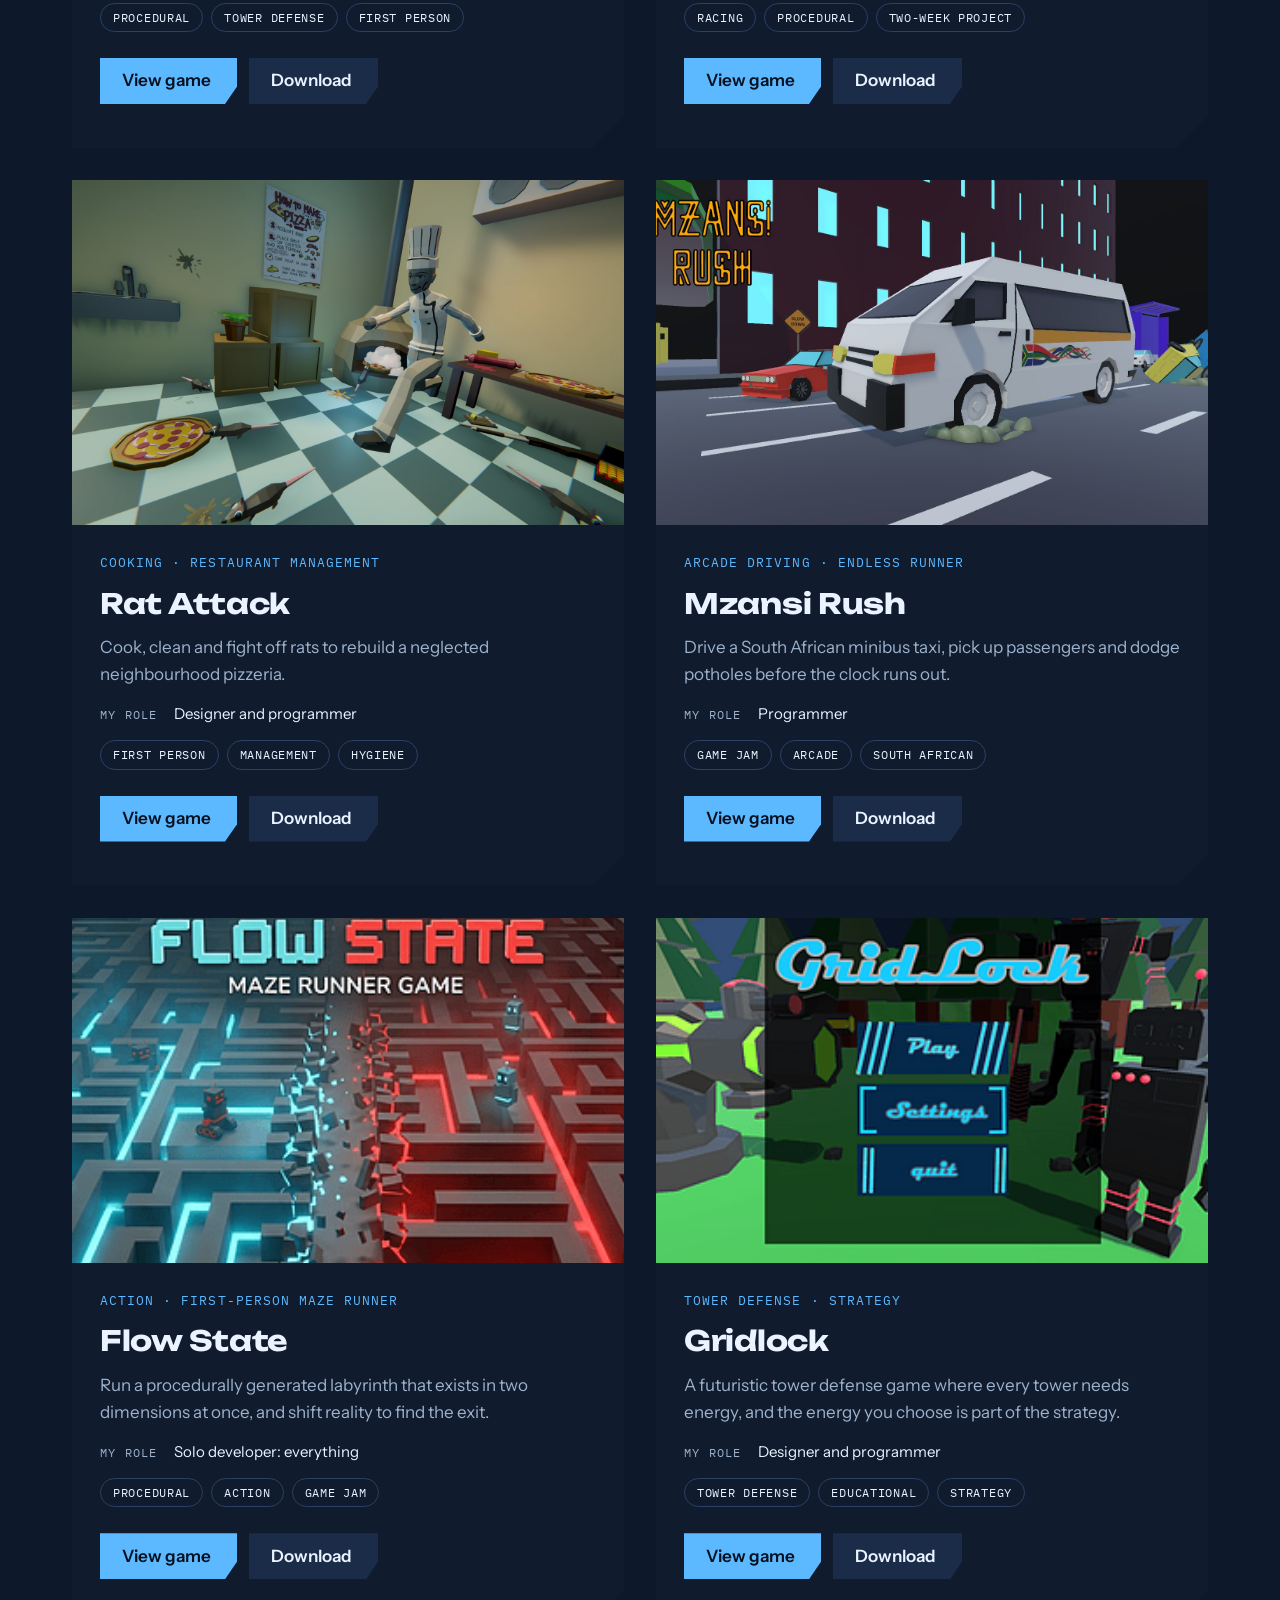
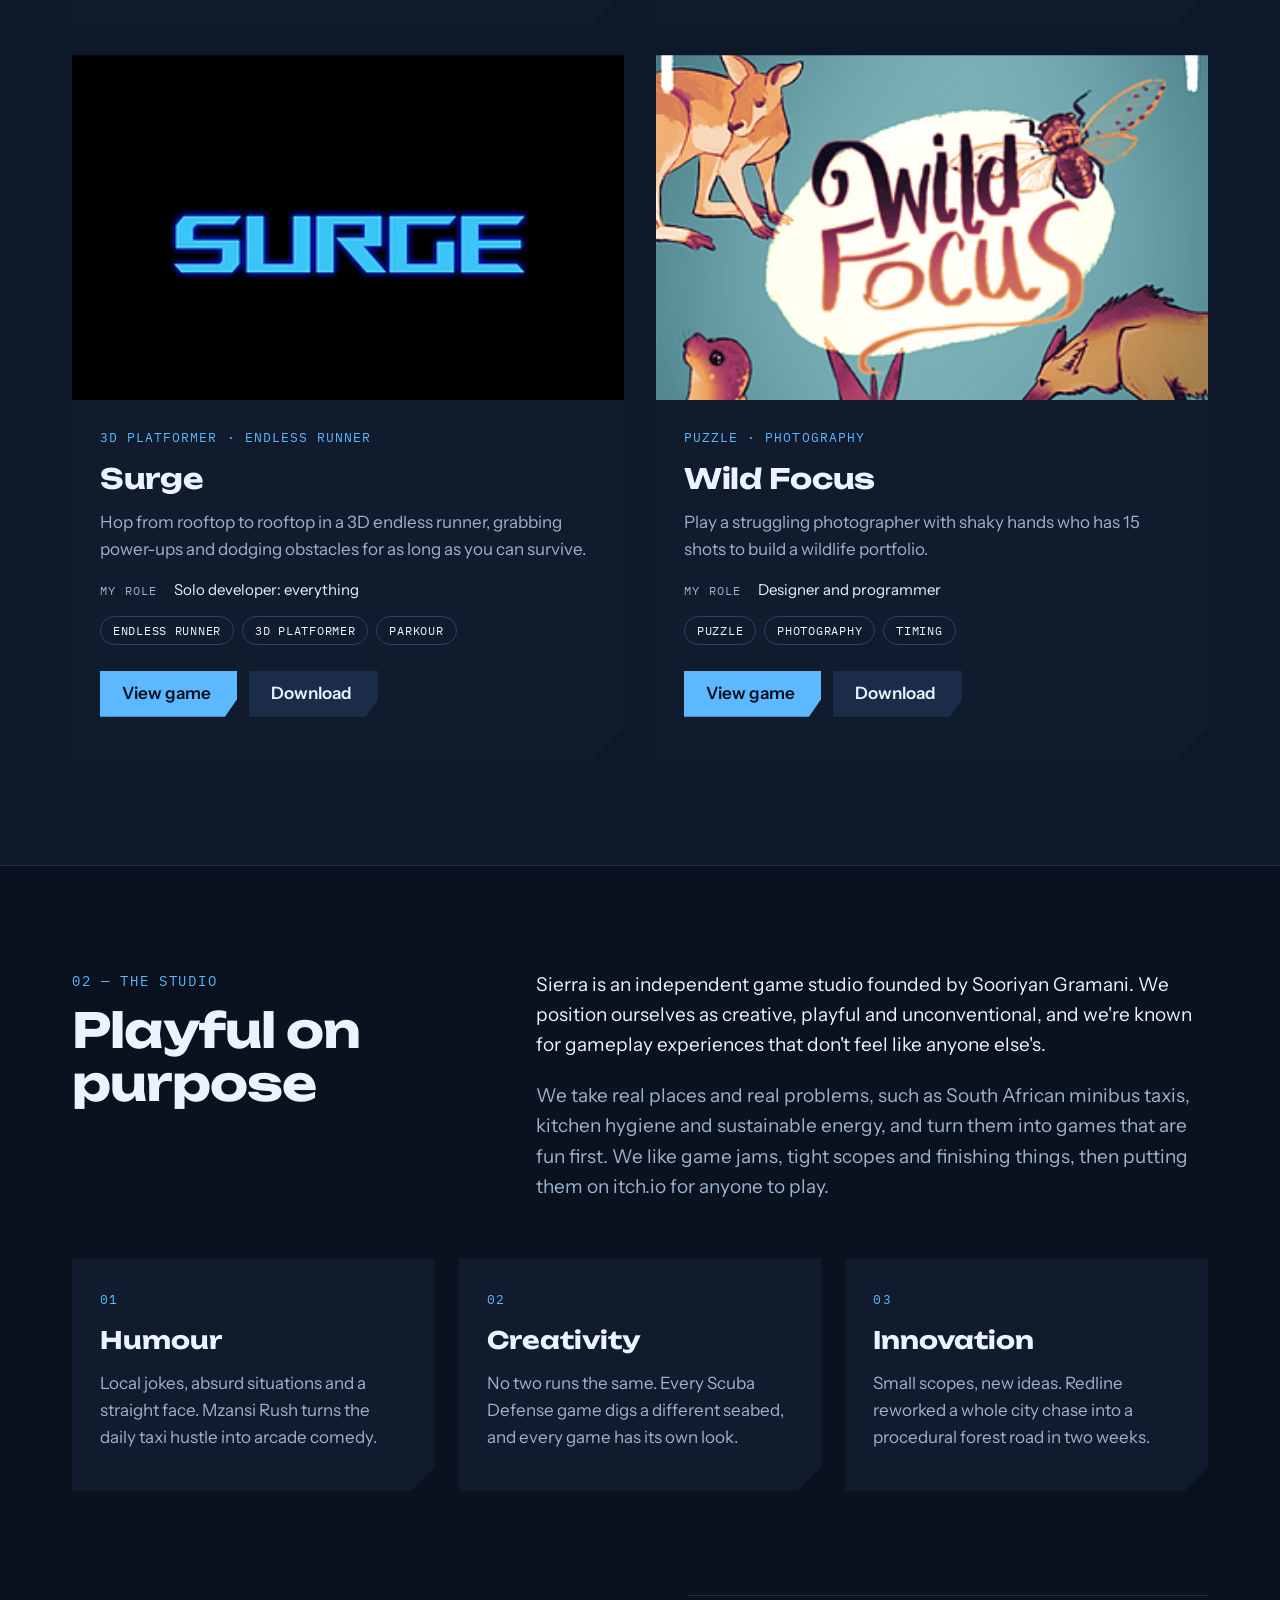
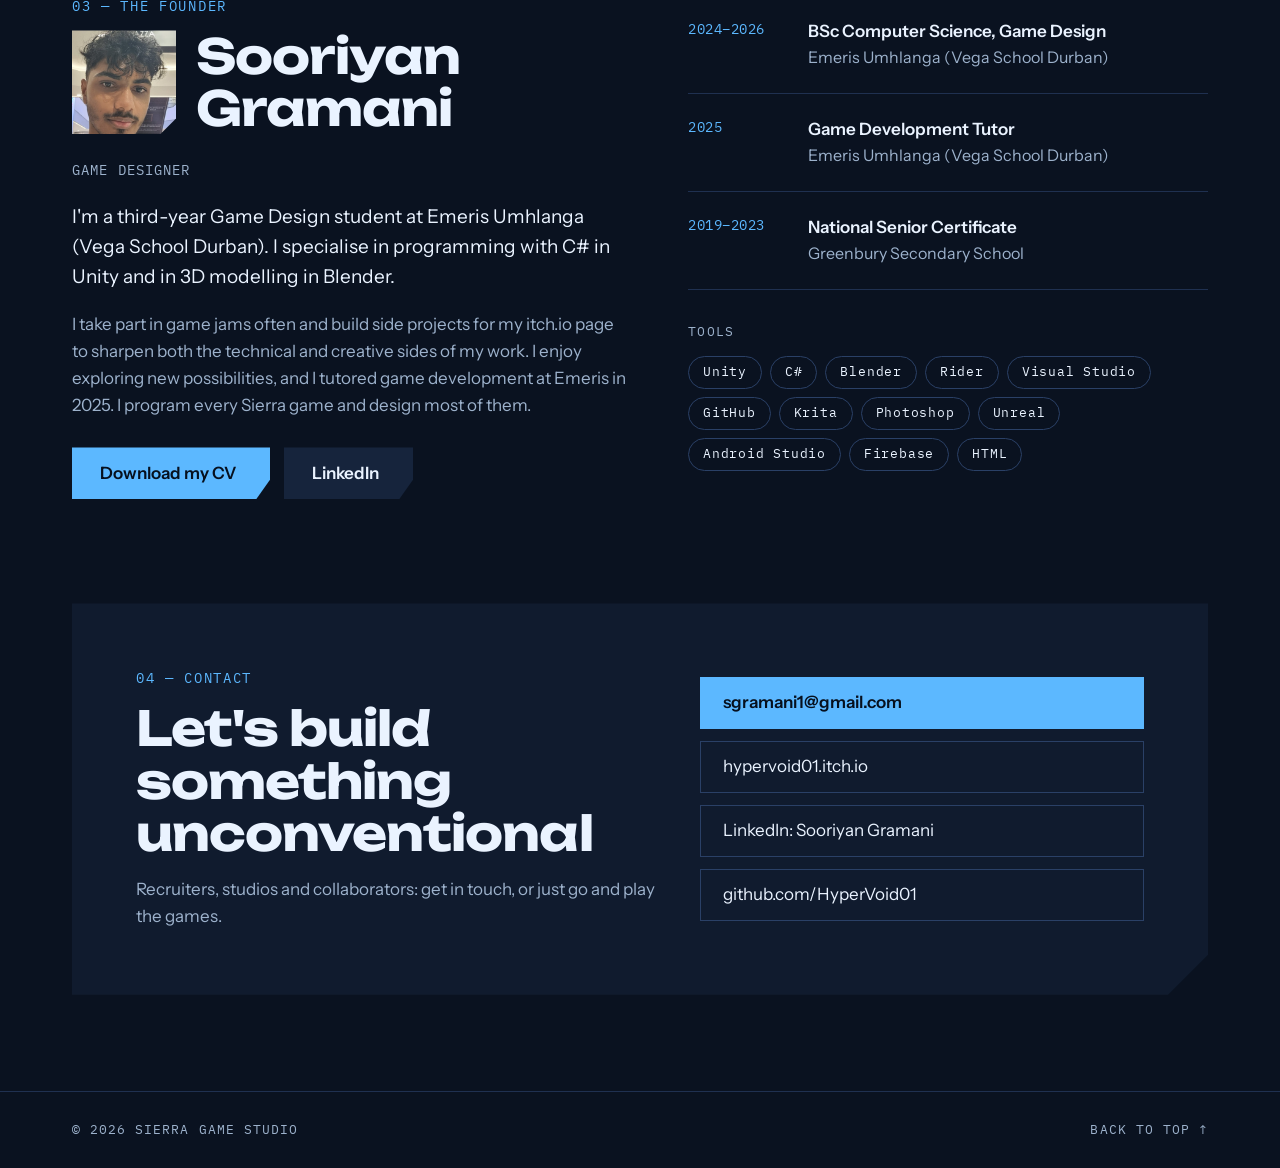
==== commit e7ca22b2: "." ====
--- a/game.html
+++ b/game.html
@@ -10,7 +10,6 @@
 <link rel="preconnect" href="https://fonts.googleapis.com">
 <link rel="preconnect" href="https://fonts.gstatic.com" crossorigin>
 <link href="https://fonts.googleapis.com/css2?family=Unbounded:wght@500;700&family=Instrument+Sans:wght@400;500;600&family=IBM+Plex+Mono:wght@400;500&display=swap" rel="stylesheet">
-<script>document.documentElement.classList.add("js")</script>
 <link rel="stylesheet" href="css/style.css">
 </head>
 <body>
--- a/css/style.css
+++ b/css/style.css
@@ -196,89 +196,3 @@
   .wrap { padding-left: 16px; padding-right: 16px; }
   body { font-size: 16px; }
 }
-
-/* ===== Polish: Sierra lightning, motion, lightbox, video ===== */
-.eyebrow::before { content: ''; display: inline-block; width: 11px; height: 15px; margin-right: 10px; vertical-align: -2px; background: var(--accent); clip-path: polygon(60% 0, 0 56%, 42% 56%, 30% 100%, 100% 40%, 55% 40%); filter: drop-shadow(0 0 6px var(--accent)); }
-
-/* Hero bolt */
-.hero { position: relative; }
-.hero-bolt { position: absolute; right: 2%; top: 50%; width: min(46vw, 460px); height: auto; transform: translateY(-50%) rotate(4deg); opacity: 0.16; pointer-events: none; filter: drop-shadow(0 0 40px rgba(92,184,255,0.55)); animation: boltPulse 5s ease-in-out infinite; z-index: 0; }
-.hero-copy { position: relative; z-index: 1; }
-@keyframes boltPulse { 0%, 100% { opacity: 0.12; } 45% { opacity: 0.2; } 50% { opacity: 0.34; } 55% { opacity: 0.18; } }
-.brand img { transition: filter 0.2s; }
-.brand:hover img { filter: drop-shadow(0 0 8px var(--accent)); }
-
-/* Buttons: lightning sweep + lift */
-.btn { transition: transform 0.18s, filter 0.18s; }
-.btn:hover { transform: translateY(-2px); }
-.btn.primary { background-image: linear-gradient(110deg, transparent 38%, rgba(255,255,255,0.55) 50%, transparent 62%); background-size: 260% 100%; background-position: 130% 0; background-repeat: no-repeat; transition: background-position 0.55s, transform 0.18s, filter 0.18s; }
-.btn.primary:hover { background-position: -30% 0; }
-
-/* Proof strip */
-.proof { display: grid; grid-template-columns: repeat(auto-fit, minmax(min(100%, 230px), 1fr)); gap: 0; padding-bottom: 72px; }
-.proof-item { padding: 22px 24px 22px 20px; border-left: 2px solid var(--border-2); }
-.proof-item b { display: block; font-family: var(--display); font-size: 20px; letter-spacing: -0.01em; }
-.proof-item span { display: block; margin-top: 4px; color: var(--muted); font-size: 15px; line-height: 1.45; }
-.proof-item:hover { border-left-color: var(--accent); }
-
-/* Cards */
-.card { position: relative; transition: transform 0.25s, background 0.25s; }
-.card::before { content: ''; position: absolute; left: 0; top: 0; height: 3px; width: 100%; background: var(--accent); transform: scaleX(0); transform-origin: left; transition: transform 0.35s; z-index: 2; }
-.card:hover { transform: translateY(-6px); background: #12213a; }
-.card:hover::before { transform: scaleX(1); }
-.card > a.cover { overflow: hidden; }
-.card > a.cover img { transition: transform 0.5s; }
-.card:hover > a.cover img { transform: scale(1.05); }
-.more-card { transition: transform 0.25s; }
-.more-card:hover { transform: translateY(-4px); }
-.more-card img { transition: transform 0.5s; }
-.tag { transition: border-color 0.2s, color 0.2s; }
-.tag:hover { border-color: var(--accent); color: var(--accent); }
-.pillar, .tile { transition: transform 0.25s; }
-.pillar:hover, .tile:hover { transform: translateY(-4px); }
-
-/* Founder portrait */
-.founder-top { display: flex; flex-wrap: wrap; gap: 48px; margin: 24px 0 56px; align-items: flex-start; }
-.portrait { display: block; flex: none; width: 300px; max-width: 100%; height: auto; aspect-ratio: 3/4; object-fit: cover; object-position: center 20%; clip-path: polygon(0 0, 100% 0, 100% calc(100% - 40px), calc(100% - 40px) 100%, 0 100%); }
-.founder-copy { flex: 1 1 420px; min-width: 0; }
-.founder-bottom { display: grid; grid-template-columns: repeat(auto-fit, minmax(min(100%, 380px), 1fr)); gap: 48px; align-items: start; }
-.founder-bottom .tools { margin-top: 0; }
-
-/* Scroll reveal */
-.js .reveal { opacity: 0; transform: translateY(26px); transition: opacity 0.7s ease, transform 0.7s ease; }
-.js .reveal.in { opacity: 1; transform: none; }
-
-/* Lightbox */
-.shots a { position: relative; cursor: zoom-in; overflow: hidden; }
-.shots img { transition: transform 0.5s; }
-.shots a:hover img { transform: scale(1.04); }
-.lb { position: fixed; inset: 0; z-index: 100; background: rgba(5,10,18,0.94); display: none; align-items: center; justify-content: center; flex-direction: column; padding: 56px 16px 24px; }
-.lb.open { display: flex; }
-.lb img { max-width: min(100%, 1400px); max-height: calc(100vh - 150px); object-fit: contain; display: block; }
-.lb .cap { margin-top: 14px; max-width: 900px; text-align: center; color: var(--muted); font-size: 15px; }
-.lb .count { font-family: var(--mono); font-size: 12px; letter-spacing: 0.1em; color: var(--accent); margin-top: 6px; }
-.lb button { position: absolute; background: var(--surface-3); border: 1px solid var(--border-2); color: var(--text); width: 48px; height: 48px; font-size: 22px; cursor: pointer; display: flex; align-items: center; justify-content: center; }
-.lb button:hover { background: var(--accent); color: var(--ink); }
-.lb .x { top: 12px; right: 12px; }
-.lb .prev { left: 12px; top: 50%; transform: translateY(-50%); }
-.lb .next { right: 12px; top: 50%; transform: translateY(-50%); }
-
-/* Embedded demo video */
-.video-embed { position: relative; display: block; width: 100%; padding: 0; border: 1px solid var(--border-2); background: #0F1A2D; aspect-ratio: 16/9; cursor: pointer; overflow: hidden; }
-.video-embed img { position: absolute; inset: 0; width: 100%; height: 100%; object-fit: cover; opacity: 0.85; transition: transform 0.5s, opacity 0.3s; }
-.video-embed:hover img { transform: scale(1.04); opacity: 1; }
-.video-embed .play { position: absolute; left: 50%; top: 50%; width: 72px; height: 72px; margin: -36px 0 0 -36px; border-radius: 50%; background: var(--accent); display: flex; align-items: center; justify-content: center; box-shadow: 0 0 0 8px rgba(92,184,255,0.25); transition: transform 0.2s; }
-.video-embed:hover .play { transform: scale(1.1); }
-.video-embed iframe { position: absolute; inset: 0; width: 100%; height: 100%; border: 0; }
-.video-note { margin: 12px 0 0; font-size: 14px; color: var(--muted); }
-
-@media (prefers-reduced-motion: reduce) {
-  html { scroll-behavior: auto; }
-  *, *::before, *::after { animation: none !important; transition: none !important; }
-  .js .reveal { opacity: 1; transform: none; }
-}
-@media (max-width: 600px) {
-  .hero-bolt { opacity: 0.1; right: -20%; }
-  .founder-top { gap: 28px; }
-  .portrait { width: 220px; }
-}
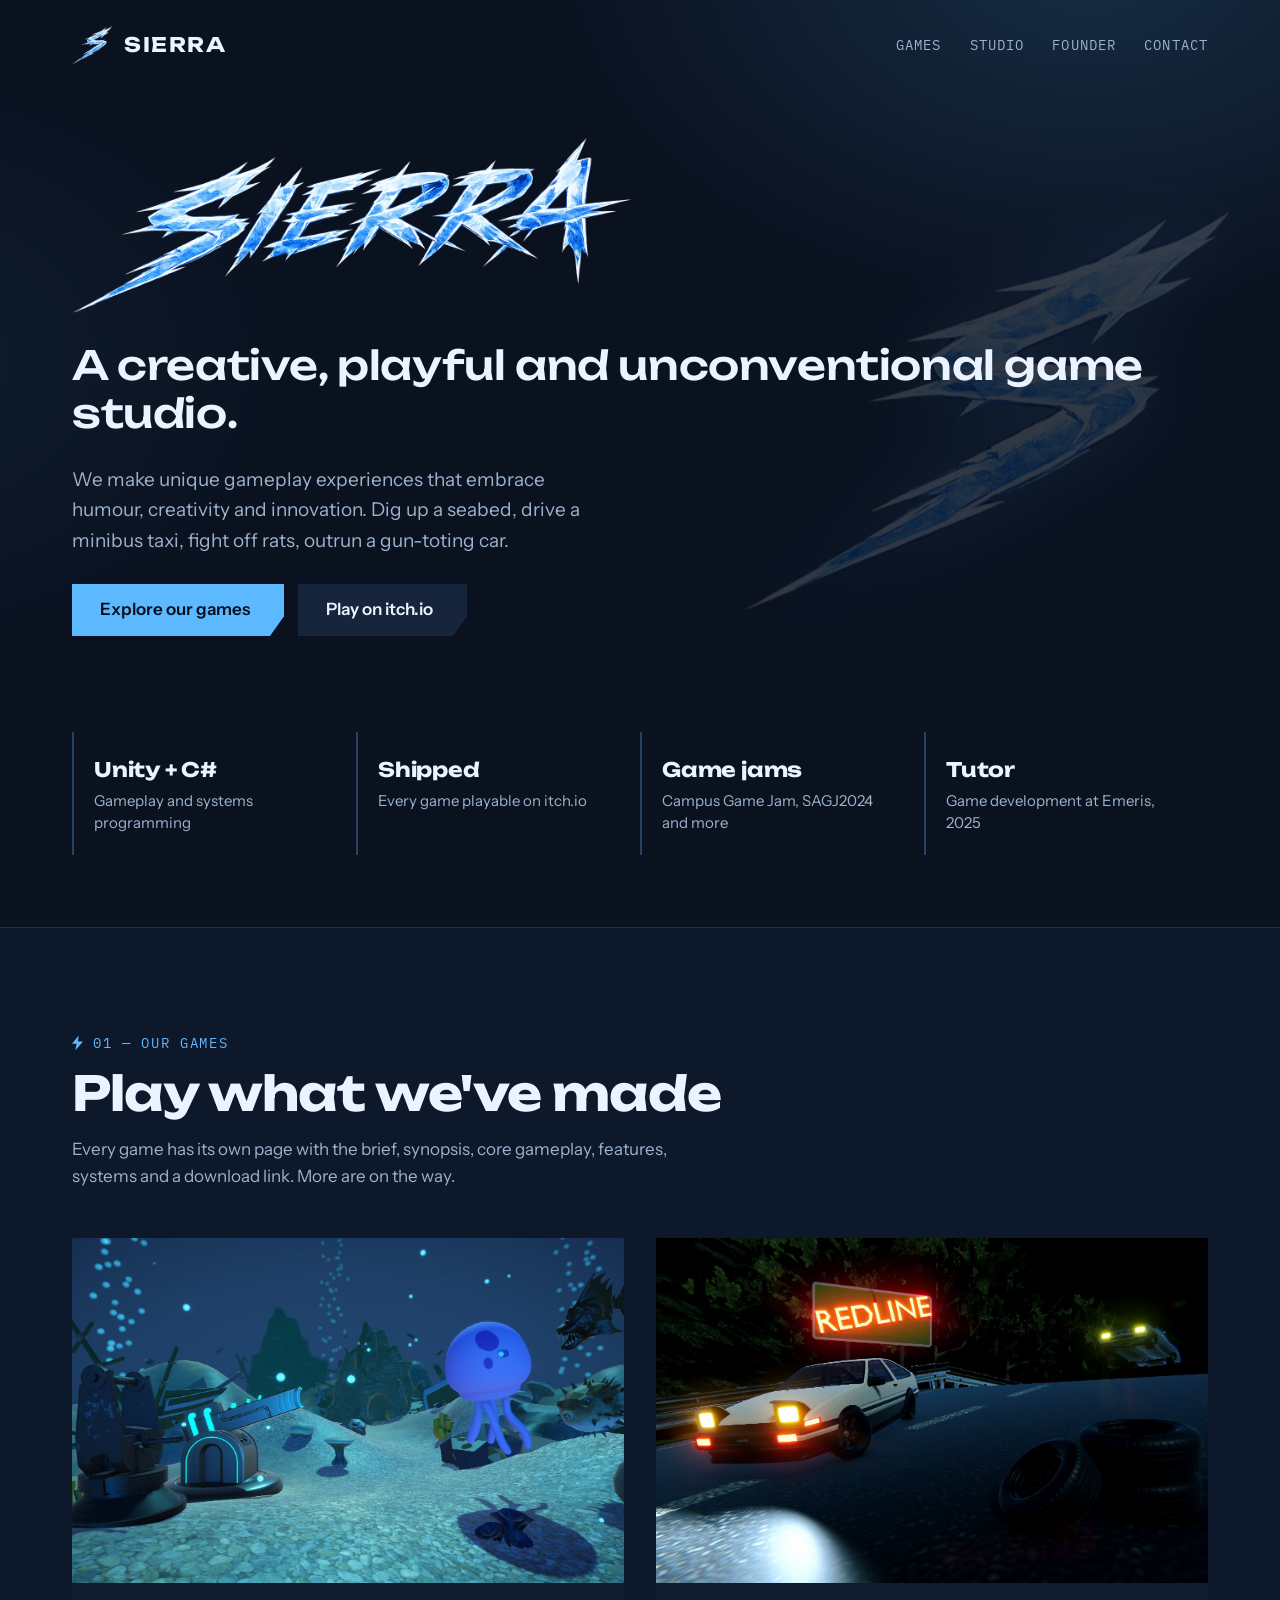
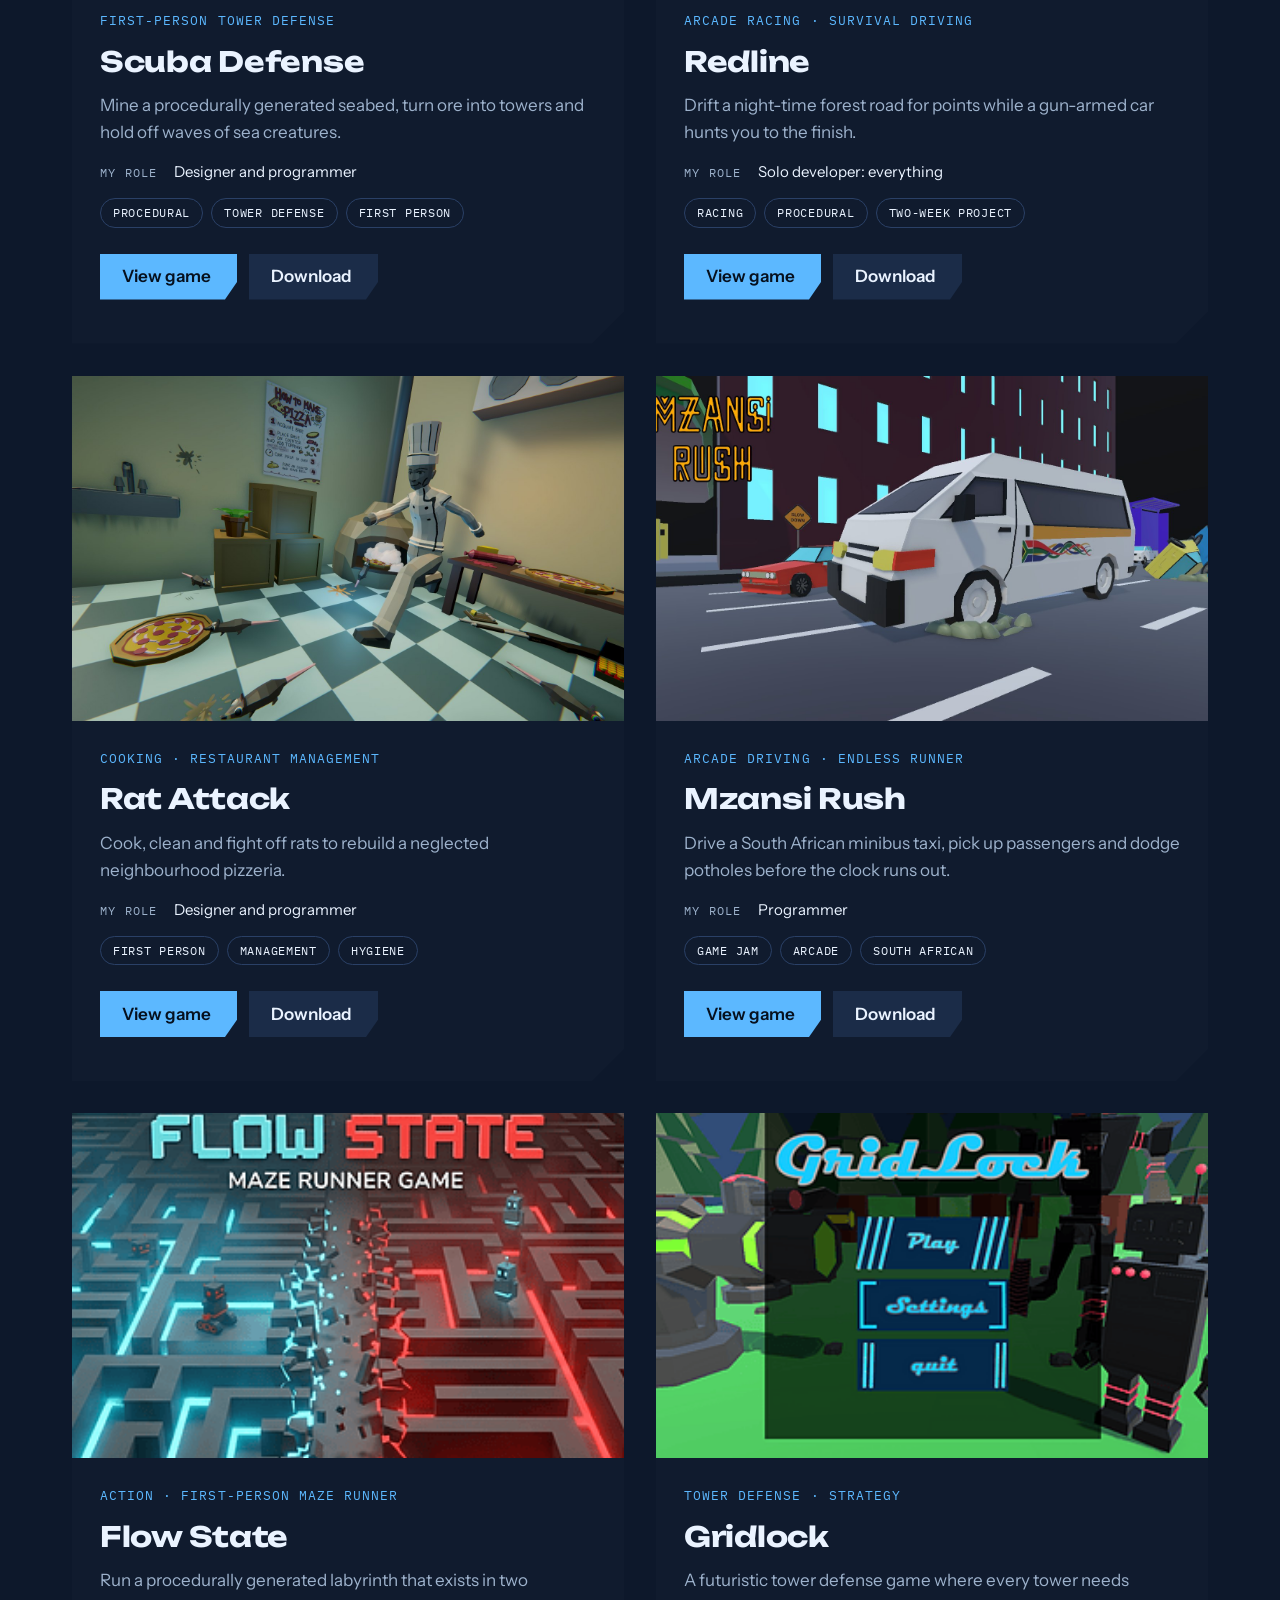
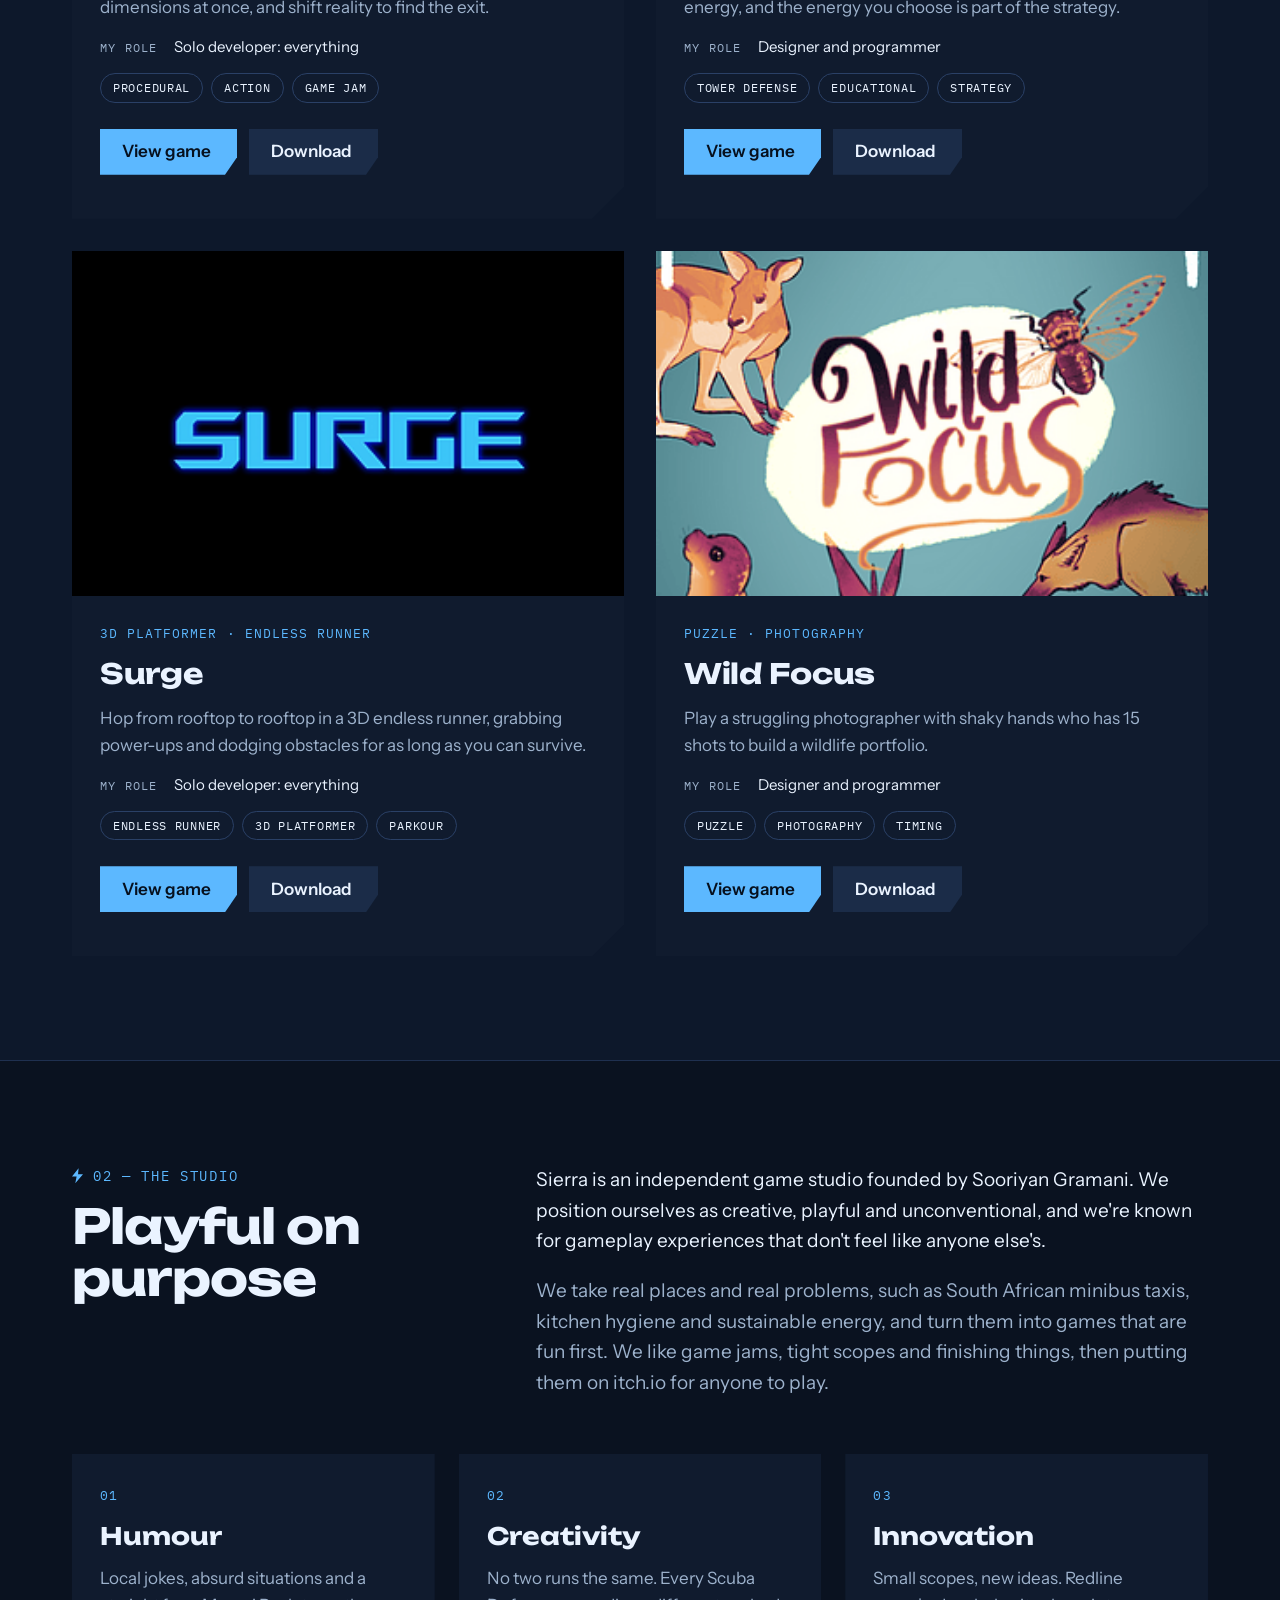
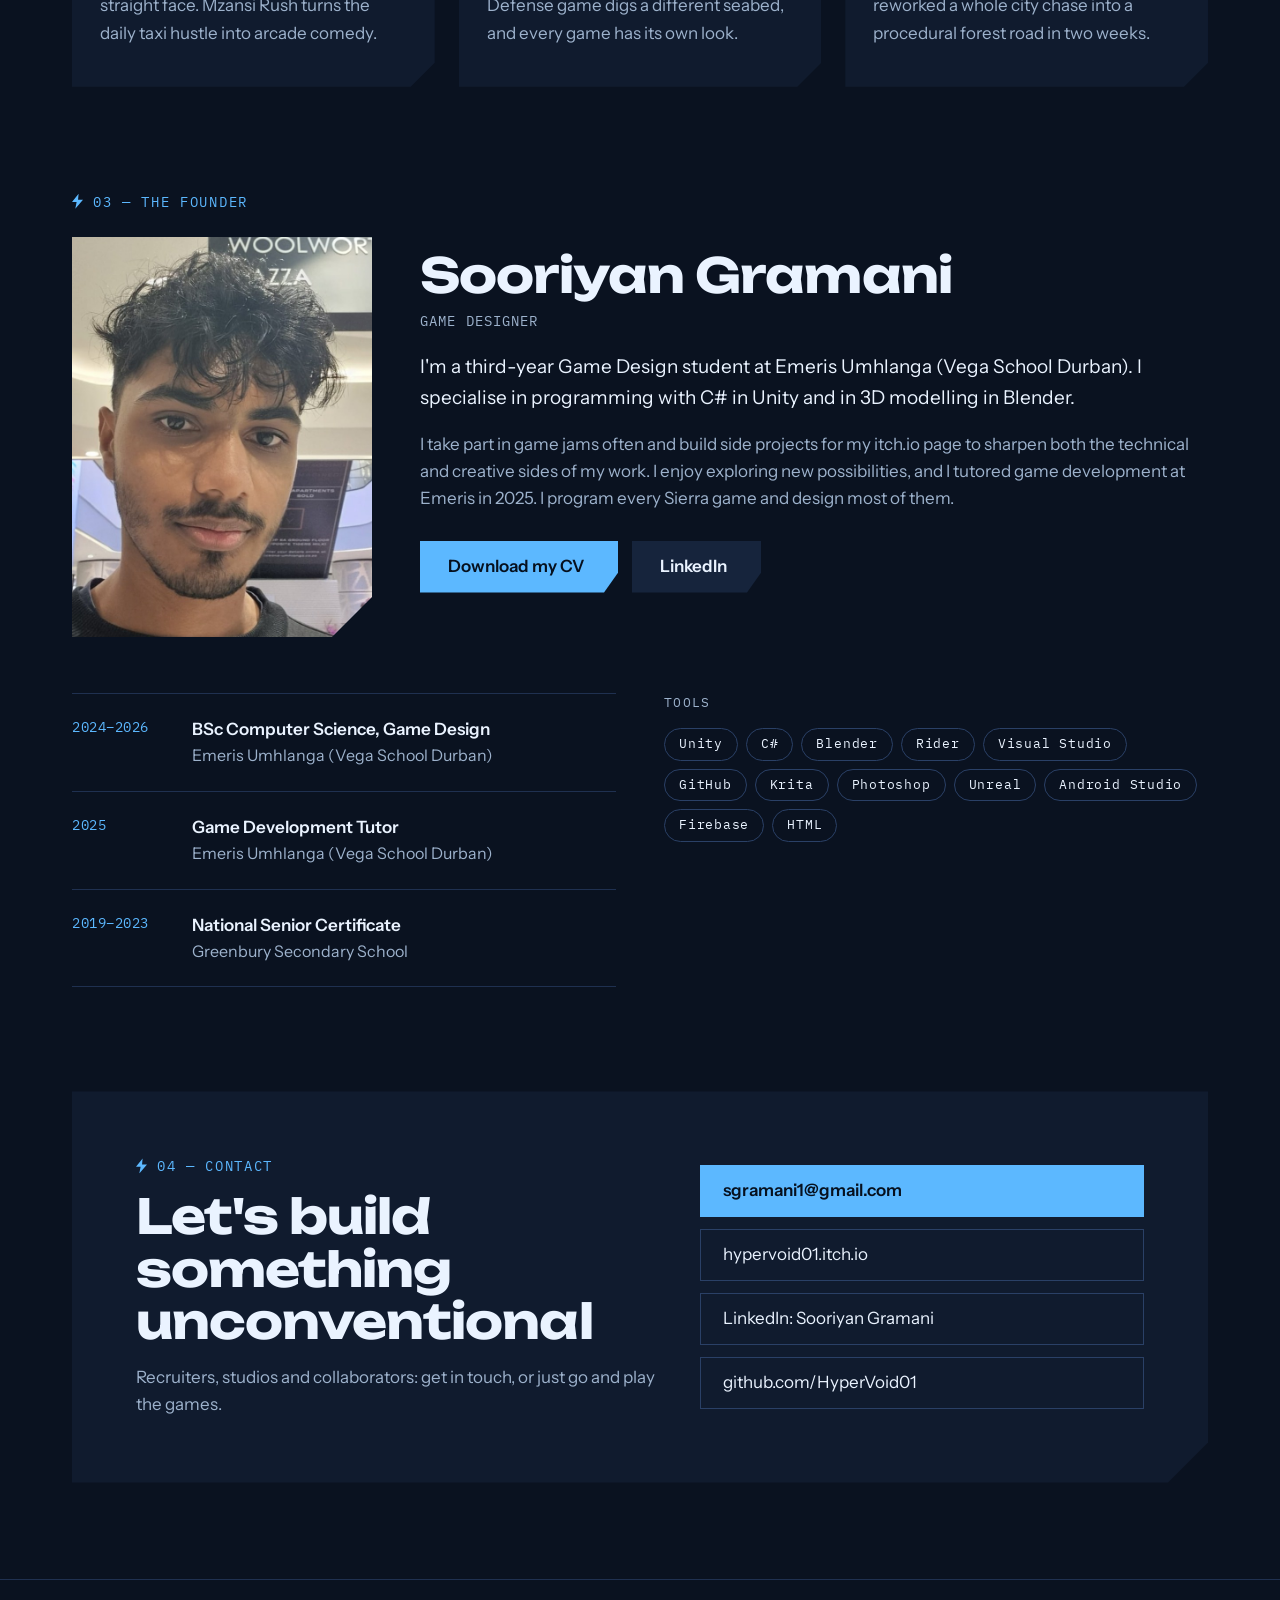
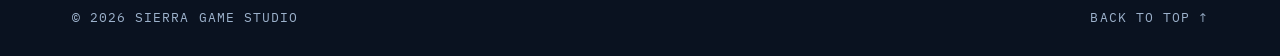
==== commit a9d8f65a: "." ====
--- a/game.html
+++ b/game.html
@@ -10,7 +10,8 @@
 <link rel="preconnect" href="https://fonts.googleapis.com">
 <link rel="preconnect" href="https://fonts.gstatic.com" crossorigin>
 <link href="https://fonts.googleapis.com/css2?family=Unbounded:wght@500;700&family=Instrument+Sans:wght@400;500;600&family=IBM+Plex+Mono:wght@400;500&display=swap" rel="stylesheet">
-<link rel="stylesheet" href="css/style.css">
+<script>document.documentElement.classList.add("js")</script>
+<link rel="stylesheet" href="css/style.css?v=2">
 </head>
 <body>
 
@@ -29,8 +30,8 @@
 </footer>
 
 <noscript><p class="wrap muted">This page needs JavaScript. Browse the games on <a href="https://hypervoid01.itch.io/">itch.io</a>.</p></noscript>
-<script src="js/data.js"></script>
-<script src="js/site.js"></script>
+<script src="js/data.js?v=2"></script>
+<script src="js/site.js?v=2"></script>
 <script>renderGame();</script>
 </body>
 </html>
--- a/css/style.css
+++ b/css/style.css
@@ -196,3 +196,89 @@
   .wrap { padding-left: 16px; padding-right: 16px; }
   body { font-size: 16px; }
 }
+
+/* ===== Polish: Sierra lightning, motion, lightbox, video ===== */
+.eyebrow::before { content: ''; display: inline-block; width: 11px; height: 15px; margin-right: 10px; vertical-align: -2px; background: var(--accent); clip-path: polygon(60% 0, 0 56%, 42% 56%, 30% 100%, 100% 40%, 55% 40%); filter: drop-shadow(0 0 6px var(--accent)); }
+
+/* Hero bolt */
+.hero { position: relative; }
+.hero-bolt { position: absolute; right: 2%; top: 50%; width: min(46vw, 460px); height: auto; transform: translateY(-50%) rotate(4deg); opacity: 0.16; pointer-events: none; filter: drop-shadow(0 0 40px rgba(92,184,255,0.55)); animation: boltPulse 5s ease-in-out infinite; z-index: 0; }
+.hero-copy { position: relative; z-index: 1; }
+@keyframes boltPulse { 0%, 100% { opacity: 0.12; } 45% { opacity: 0.2; } 50% { opacity: 0.34; } 55% { opacity: 0.18; } }
+.brand img { transition: filter 0.2s; }
+.brand:hover img { filter: drop-shadow(0 0 8px var(--accent)); }
+
+/* Buttons: lightning sweep + lift */
+.btn { transition: transform 0.18s, filter 0.18s; }
+.btn:hover { transform: translateY(-2px); }
+.btn.primary { background-image: linear-gradient(110deg, transparent 38%, rgba(255,255,255,0.55) 50%, transparent 62%); background-size: 260% 100%; background-position: 130% 0; background-repeat: no-repeat; transition: background-position 0.55s, transform 0.18s, filter 0.18s; }
+.btn.primary:hover { background-position: -30% 0; }
+
+/* Proof strip */
+.proof { display: grid; grid-template-columns: repeat(auto-fit, minmax(min(100%, 230px), 1fr)); gap: 0; padding-bottom: 72px; }
+.proof-item { padding: 22px 24px 22px 20px; border-left: 2px solid var(--border-2); }
+.proof-item b { display: block; font-family: var(--display); font-size: 20px; letter-spacing: -0.01em; }
+.proof-item span { display: block; margin-top: 4px; color: var(--muted); font-size: 15px; line-height: 1.45; }
+.proof-item:hover { border-left-color: var(--accent); }
+
+/* Cards */
+.card { position: relative; transition: transform 0.25s, background 0.25s; }
+.card::before { content: ''; position: absolute; left: 0; top: 0; height: 3px; width: 100%; background: var(--accent); transform: scaleX(0); transform-origin: left; transition: transform 0.35s; z-index: 2; }
+.card:hover { transform: translateY(-6px); background: #12213a; }
+.card:hover::before { transform: scaleX(1); }
+.card > a.cover { overflow: hidden; }
+.card > a.cover img { transition: transform 0.5s; }
+.card:hover > a.cover img { transform: scale(1.05); }
+.more-card { transition: transform 0.25s; }
+.more-card:hover { transform: translateY(-4px); }
+.more-card img { transition: transform 0.5s; }
+.tag { transition: border-color 0.2s, color 0.2s; }
+.tag:hover { border-color: var(--accent); color: var(--accent); }
+.pillar, .tile { transition: transform 0.25s; }
+.pillar:hover, .tile:hover { transform: translateY(-4px); }
+
+/* Founder portrait */
+.founder-top { display: flex; flex-wrap: wrap; gap: 48px; margin: 24px 0 56px; align-items: flex-start; }
+.portrait { display: block; flex: none; width: 300px; max-width: 100%; height: auto; aspect-ratio: 3/4; object-fit: cover; object-position: center 20%; clip-path: polygon(0 0, 100% 0, 100% calc(100% - 40px), calc(100% - 40px) 100%, 0 100%); }
+.founder-copy { flex: 1 1 420px; min-width: 0; }
+.founder-bottom { display: grid; grid-template-columns: repeat(auto-fit, minmax(min(100%, 380px), 1fr)); gap: 48px; align-items: start; }
+.founder-bottom .tools { margin-top: 0; }
+
+/* Scroll reveal */
+.js .reveal { opacity: 0; transform: translateY(26px); transition: opacity 0.7s ease, transform 0.7s ease; }
+.js .reveal.in { opacity: 1; transform: none; }
+
+/* Lightbox */
+.shots a { position: relative; cursor: zoom-in; overflow: hidden; }
+.shots img { transition: transform 0.5s; }
+.shots a:hover img { transform: scale(1.04); }
+.lb { position: fixed; inset: 0; z-index: 100; background: rgba(5,10,18,0.94); display: none; align-items: center; justify-content: center; flex-direction: column; padding: 56px 16px 24px; }
+.lb.open { display: flex; }
+.lb img { max-width: min(100%, 1400px); max-height: calc(100vh - 150px); object-fit: contain; display: block; }
+.lb .cap { margin-top: 14px; max-width: 900px; text-align: center; color: var(--muted); font-size: 15px; }
+.lb .count { font-family: var(--mono); font-size: 12px; letter-spacing: 0.1em; color: var(--accent); margin-top: 6px; }
+.lb button { position: absolute; background: var(--surface-3); border: 1px solid var(--border-2); color: var(--text); width: 48px; height: 48px; font-size: 22px; cursor: pointer; display: flex; align-items: center; justify-content: center; }
+.lb button:hover { background: var(--accent); color: var(--ink); }
+.lb .x { top: 12px; right: 12px; }
+.lb .prev { left: 12px; top: 50%; transform: translateY(-50%); }
+.lb .next { right: 12px; top: 50%; transform: translateY(-50%); }
+
+/* Embedded demo video */
+.video-embed { position: relative; display: block; width: 100%; padding: 0; border: 1px solid var(--border-2); background: #0F1A2D; aspect-ratio: 16/9; cursor: pointer; overflow: hidden; }
+.video-embed img { position: absolute; inset: 0; width: 100%; height: 100%; object-fit: cover; opacity: 0.85; transition: transform 0.5s, opacity 0.3s; }
+.video-embed:hover img { transform: scale(1.04); opacity: 1; }
+.video-embed .play { position: absolute; left: 50%; top: 50%; width: 72px; height: 72px; margin: -36px 0 0 -36px; border-radius: 50%; background: var(--accent); display: flex; align-items: center; justify-content: center; box-shadow: 0 0 0 8px rgba(92,184,255,0.25); transition: transform 0.2s; }
+.video-embed:hover .play { transform: scale(1.1); }
+.video-embed iframe { position: absolute; inset: 0; width: 100%; height: 100%; border: 0; }
+.video-note { margin: 12px 0 0; font-size: 14px; color: var(--muted); }
+
+@media (prefers-reduced-motion: reduce) {
+  html { scroll-behavior: auto; }
+  *, *::before, *::after { animation: none !important; transition: none !important; }
+  .js .reveal { opacity: 1; transform: none; }
+}
+@media (max-width: 600px) {
+  .hero-bolt { opacity: 0.1; right: -20%; }
+  .founder-top { gap: 28px; }
+  .portrait { width: 220px; }
+}
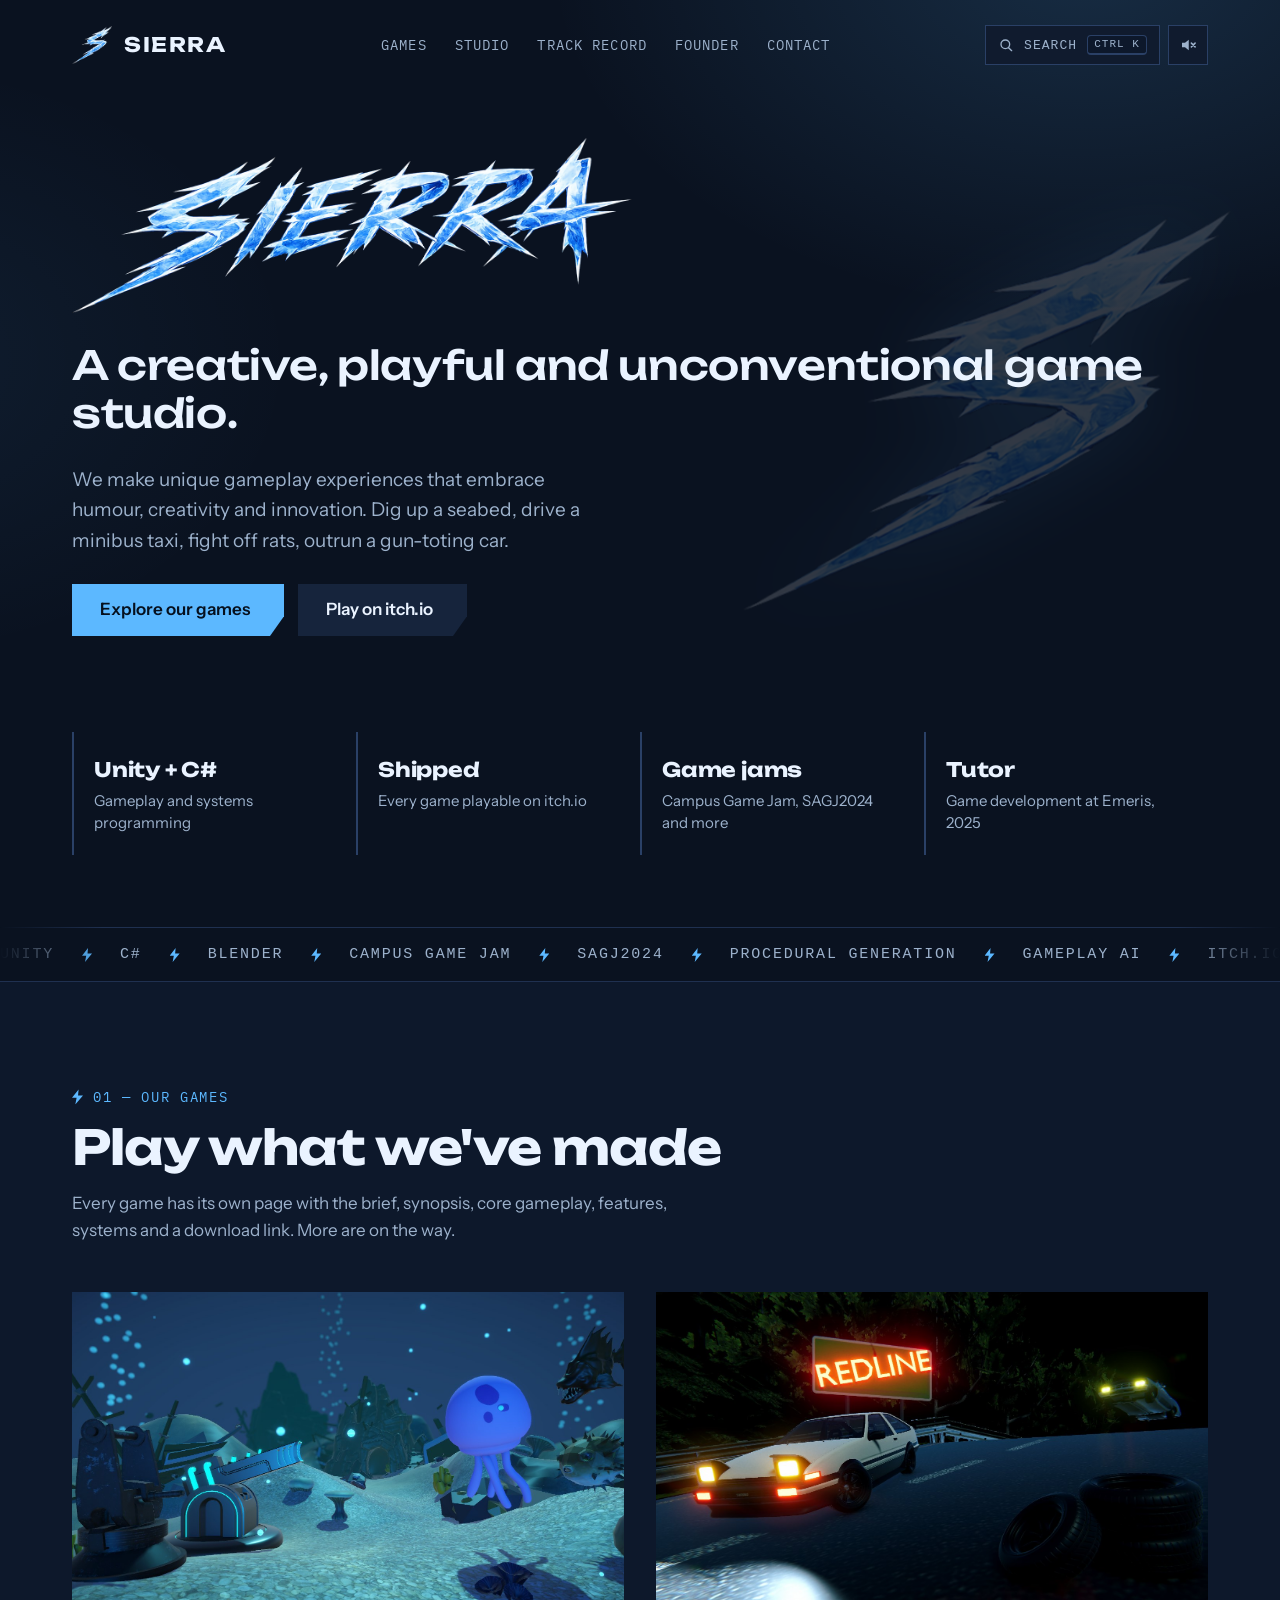
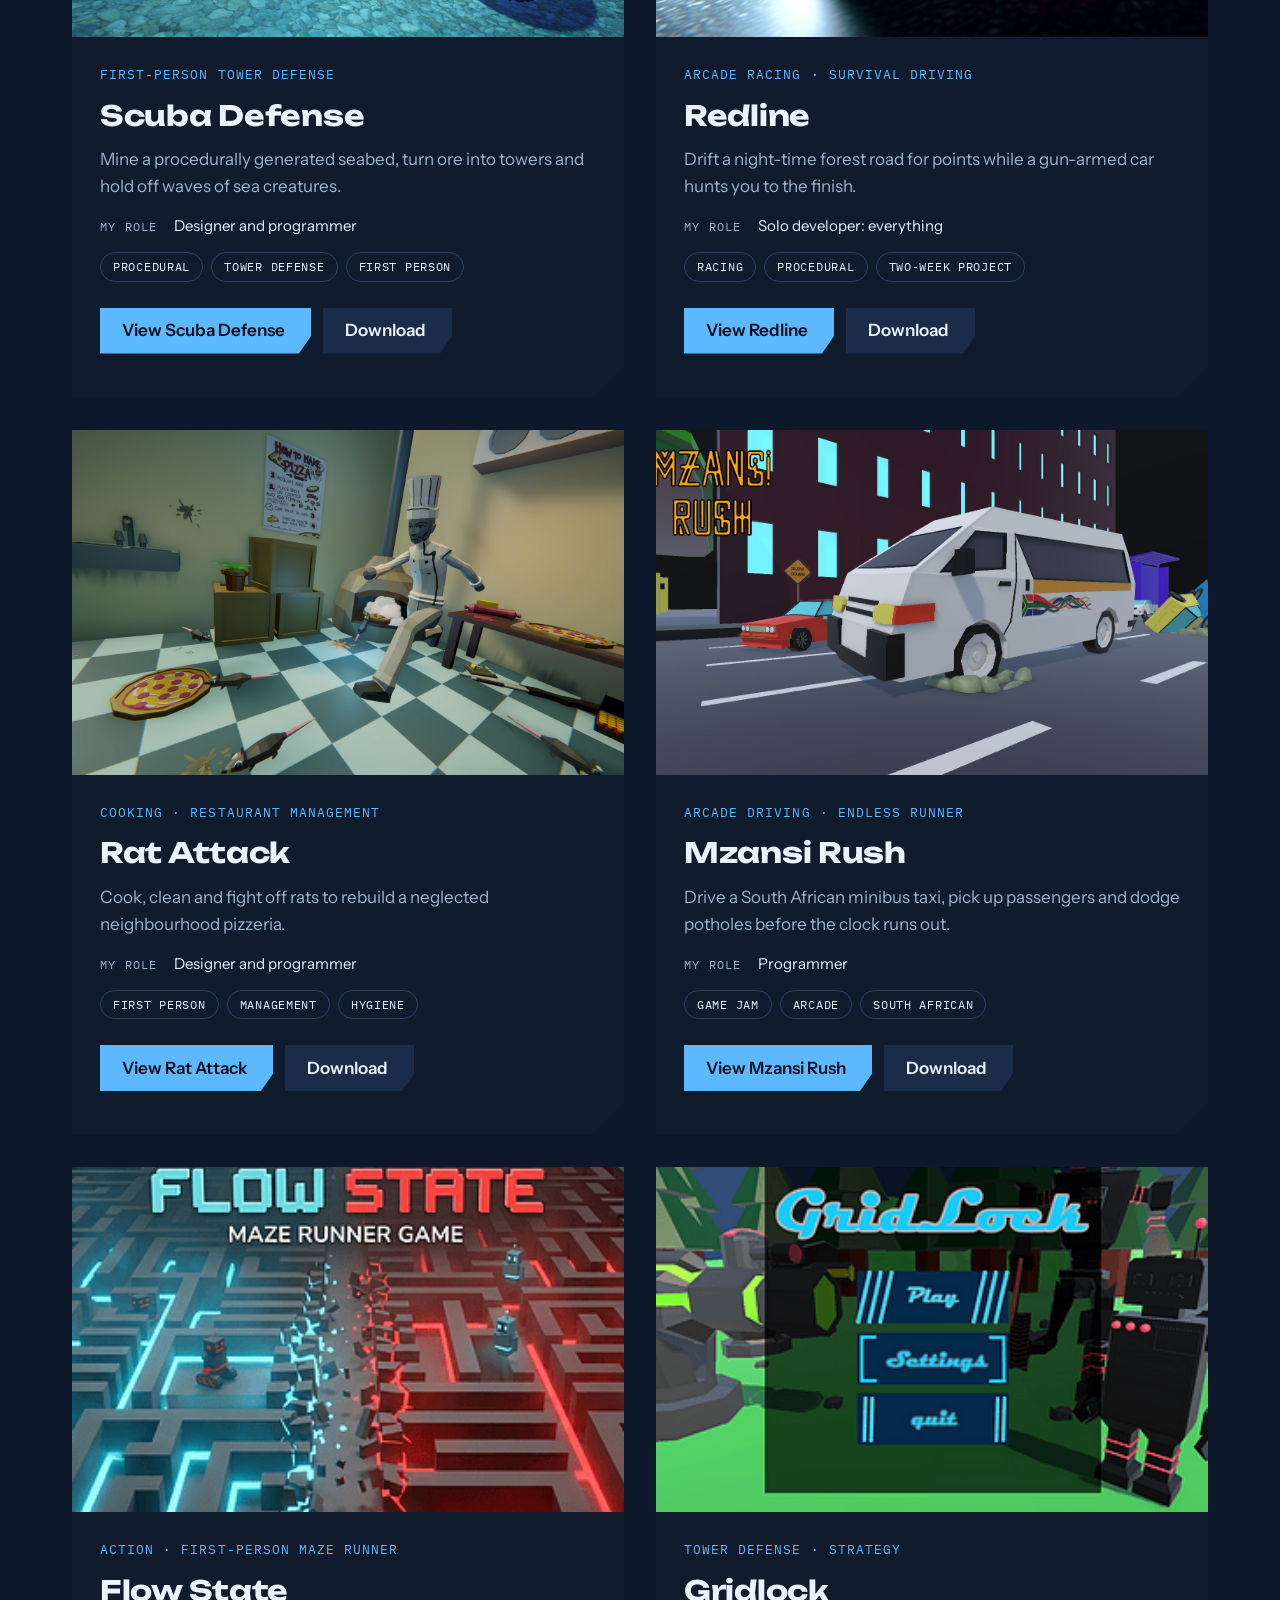
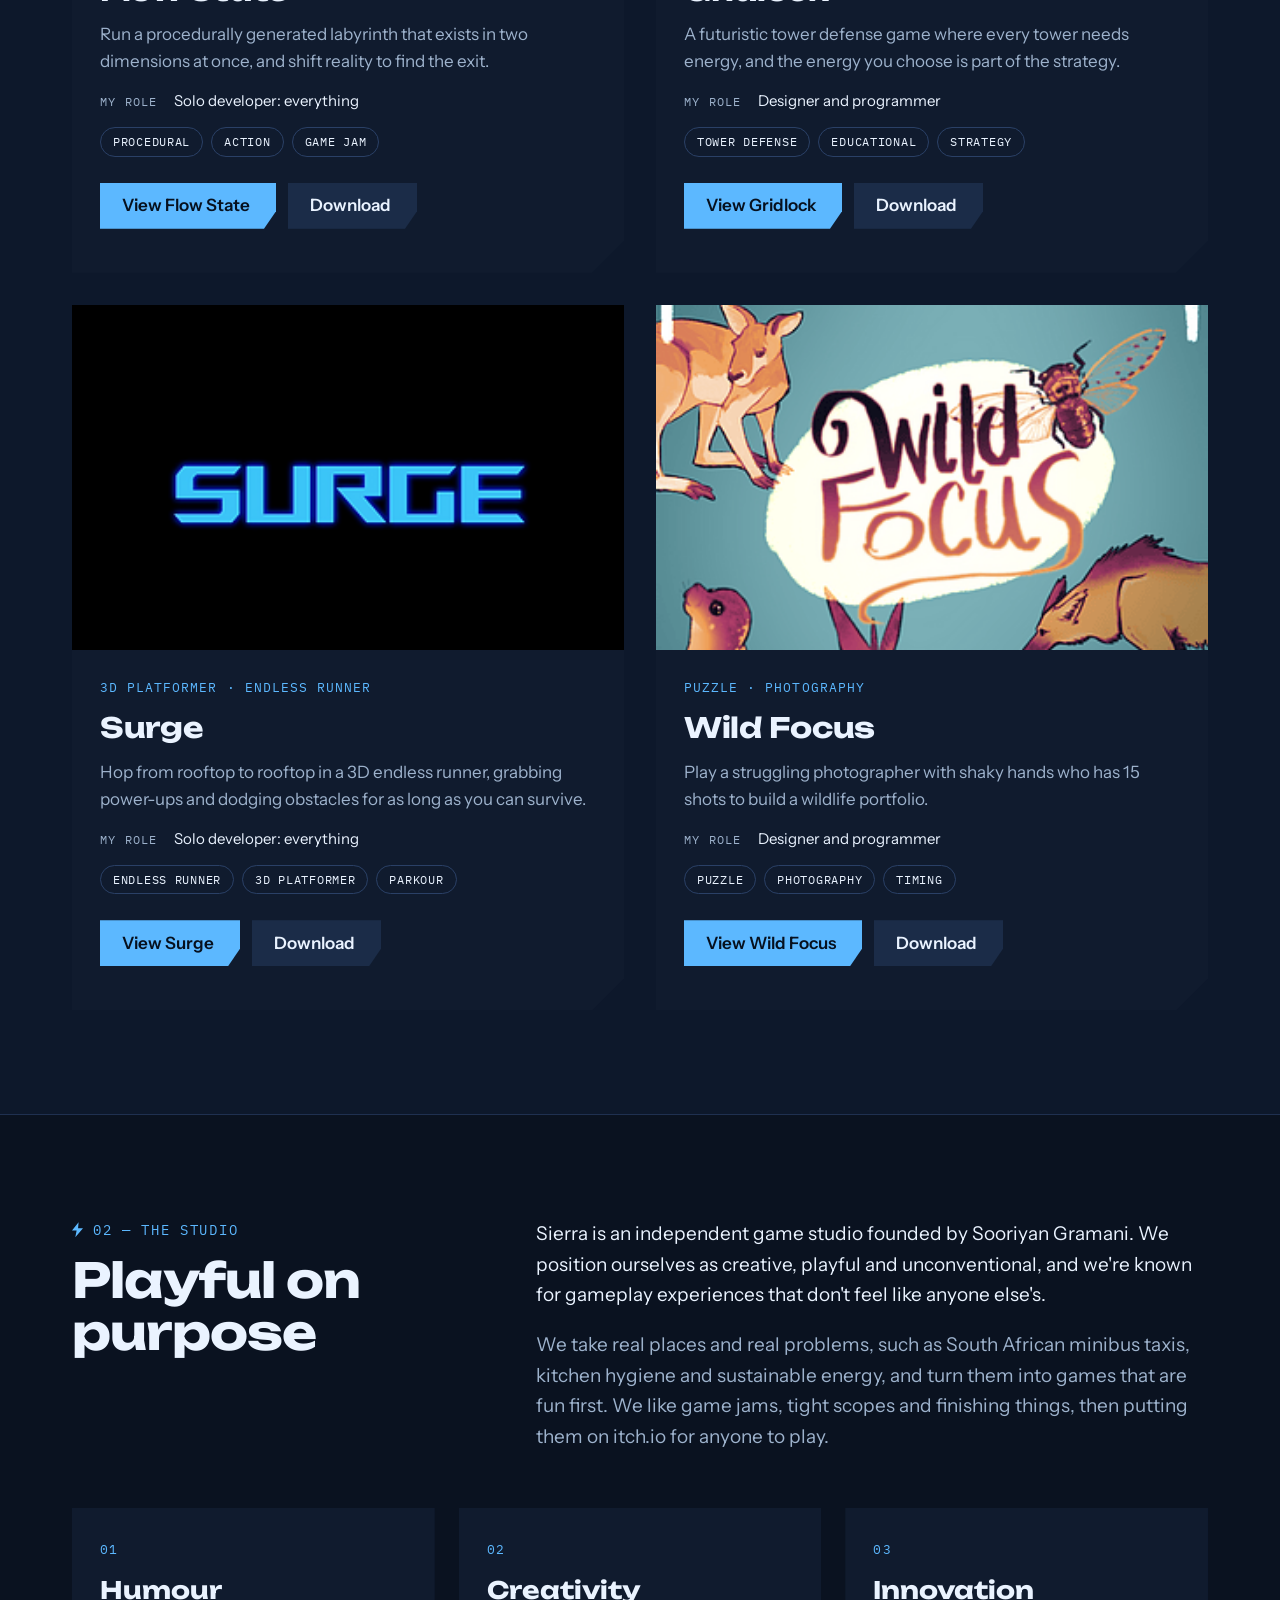
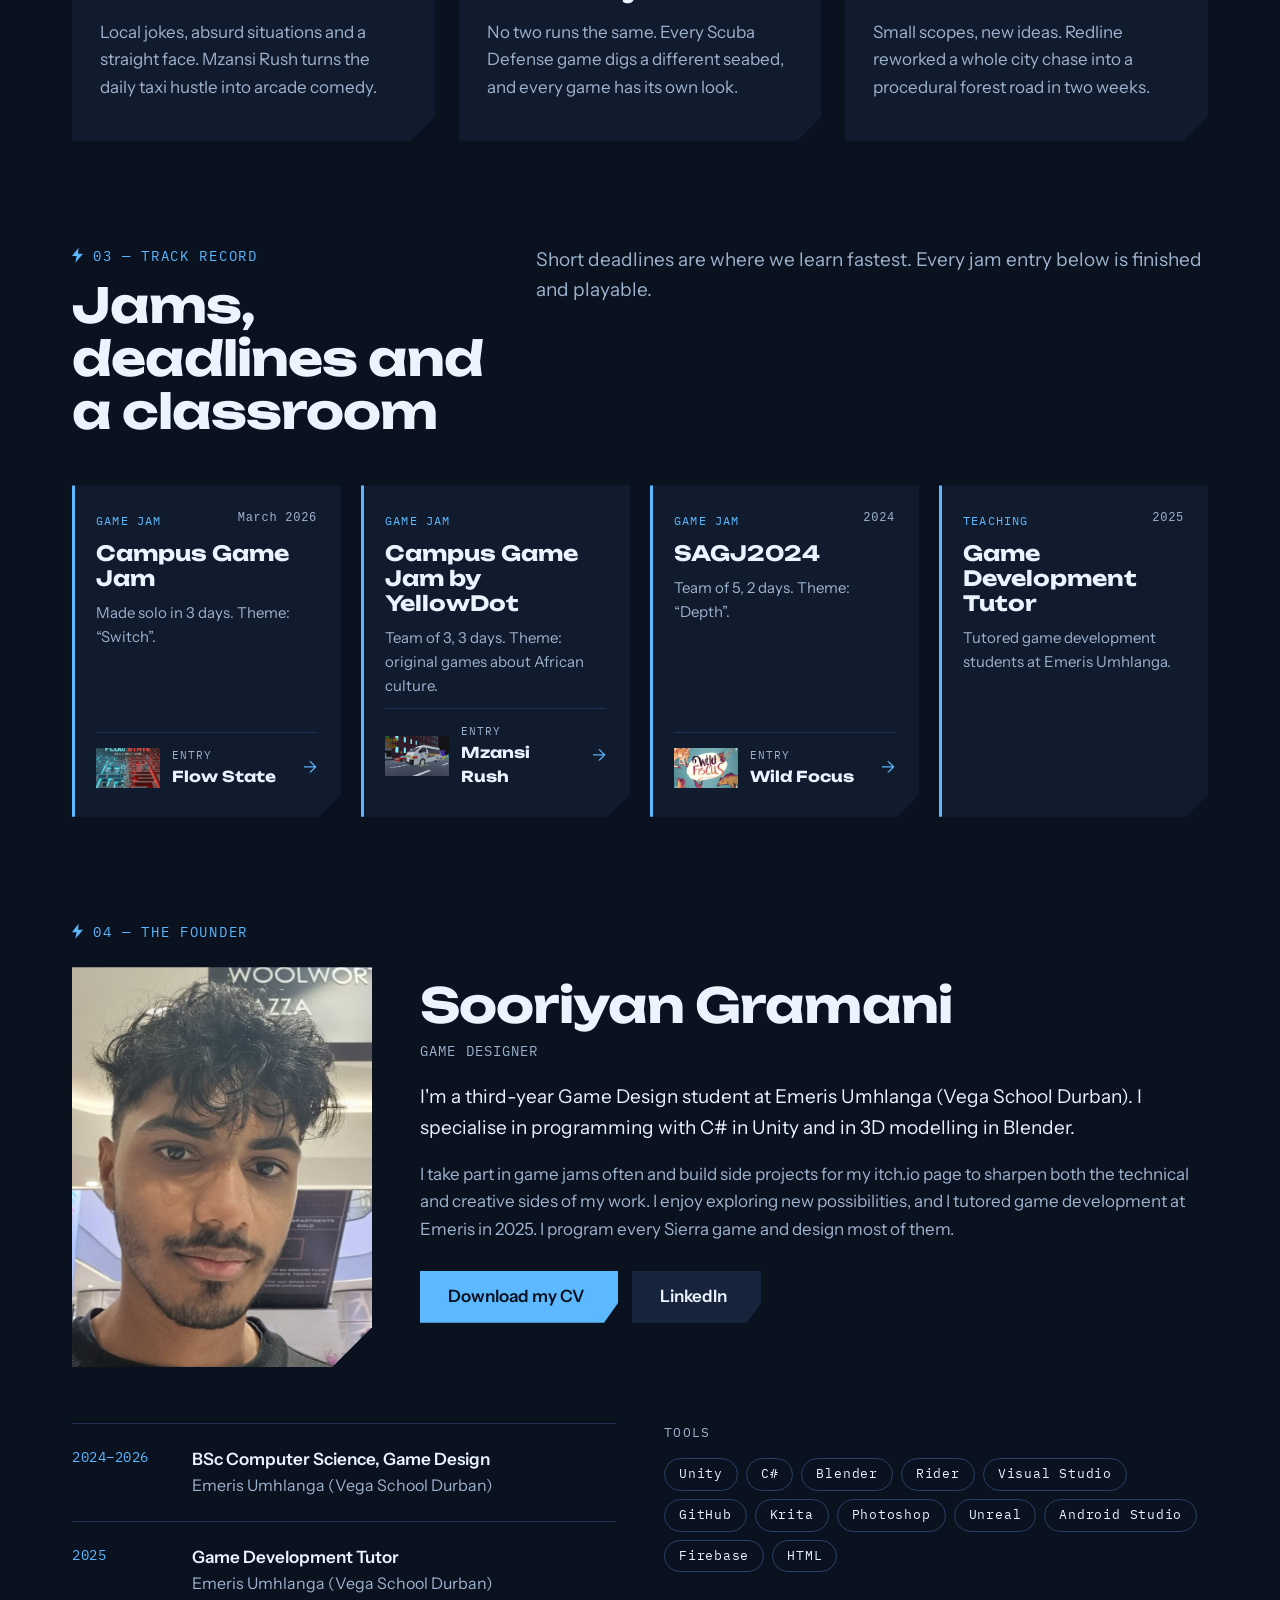
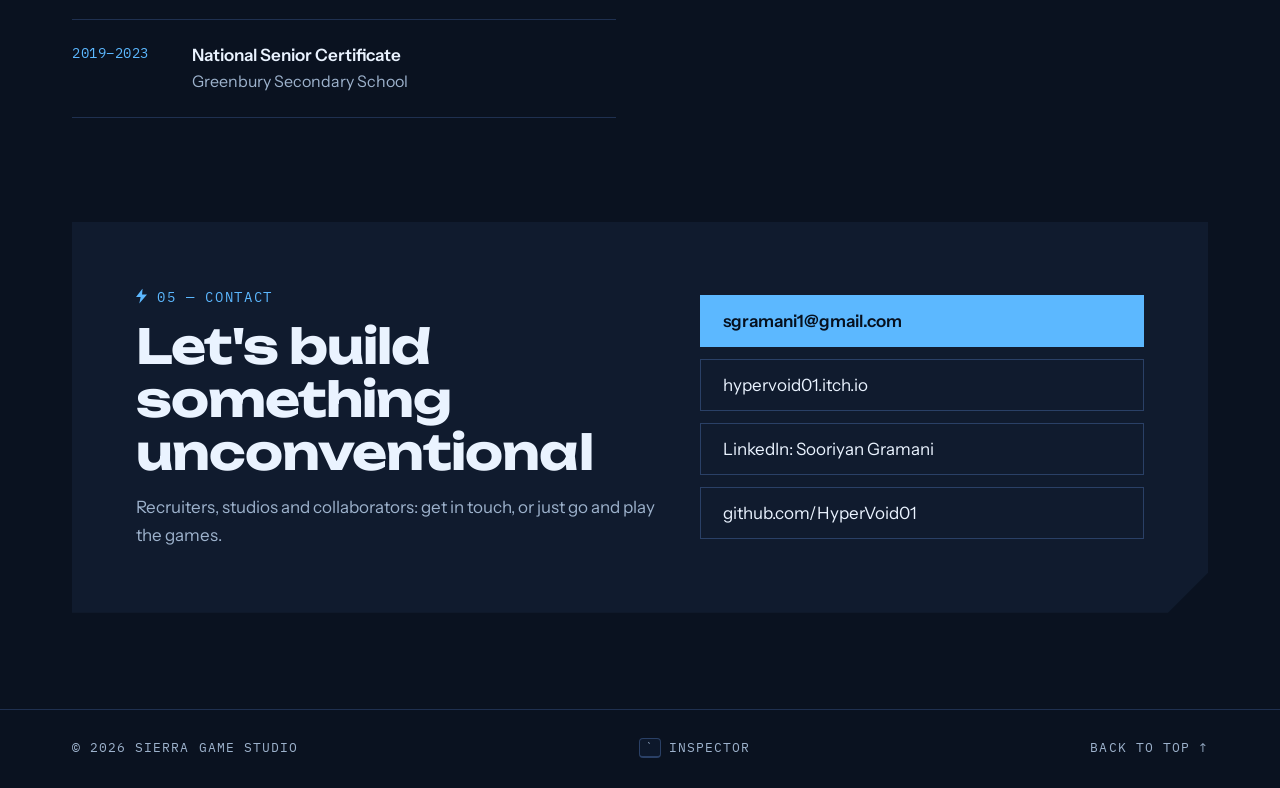
==== commit c23b5f49: "." ====
--- a/game.html
+++ b/game.html
@@ -4,34 +4,17 @@
 <meta charset="utf-8">
 <meta name="viewport" content="width=device-width, initial-scale=1">
 <title>Sierra Game Studio</title>
-<meta name="description" content="A game by Sierra Game Studio.">
-<meta name="theme-color" content="#0A1220">
+<meta name="robots" content="noindex">
 <link rel="icon" href="assets/brand/icon.png">
-<link rel="preconnect" href="https://fonts.googleapis.com">
-<link rel="preconnect" href="https://fonts.gstatic.com" crossorigin>
-<link href="https://fonts.googleapis.com/css2?family=Unbounded:wght@500;700&family=Instrument+Sans:wght@400;500;600&family=IBM+Plex+Mono:wght@400;500&display=swap" rel="stylesheet">
-<script>document.documentElement.classList.add("js")</script>
-<link rel="stylesheet" href="css/style.css?v=2">
+<script>
+  /* Old links used game.html?game=<slug>. Game pages now live at games/<slug>.html */
+  (function () {
+    var slug = new URLSearchParams(location.search).get('game');
+    location.replace(slug && /^[a-z0-9-]+$/.test(slug) ? 'games/' + slug + '.html' : 'index.html#games');
+  })();
+</script>
 </head>
-<body>
-
-<header class="wrap site-header">
-  <a class="brand" href="index.html"><img src="assets/brand/icon.png" alt="" width="40" height="38"><span>SIERRA</span></a>
-  <a class="crumb" href="index.html#games">← All games</a>
-</header>
-
-<main id="game"></main>
-
-<footer class="site-footer">
-  <div class="wrap">
-    <span>© 2026 Sierra Game Studio</span>
-    <a href="index.html">Back to home</a>
-  </div>
-</footer>
-
-<noscript><p class="wrap muted">This page needs JavaScript. Browse the games on <a href="https://hypervoid01.itch.io/">itch.io</a>.</p></noscript>
-<script src="js/data.js?v=2"></script>
-<script src="js/site.js?v=2"></script>
-<script>renderGame();</script>
+<body style="background:#0A1220;color:#EAF3FF;font-family:system-ui,sans-serif">
+<p style="padding:32px">Moved. <a href="index.html#games" style="color:#5CB8FF">See all games</a>.</p>
 </body>
 </html>
